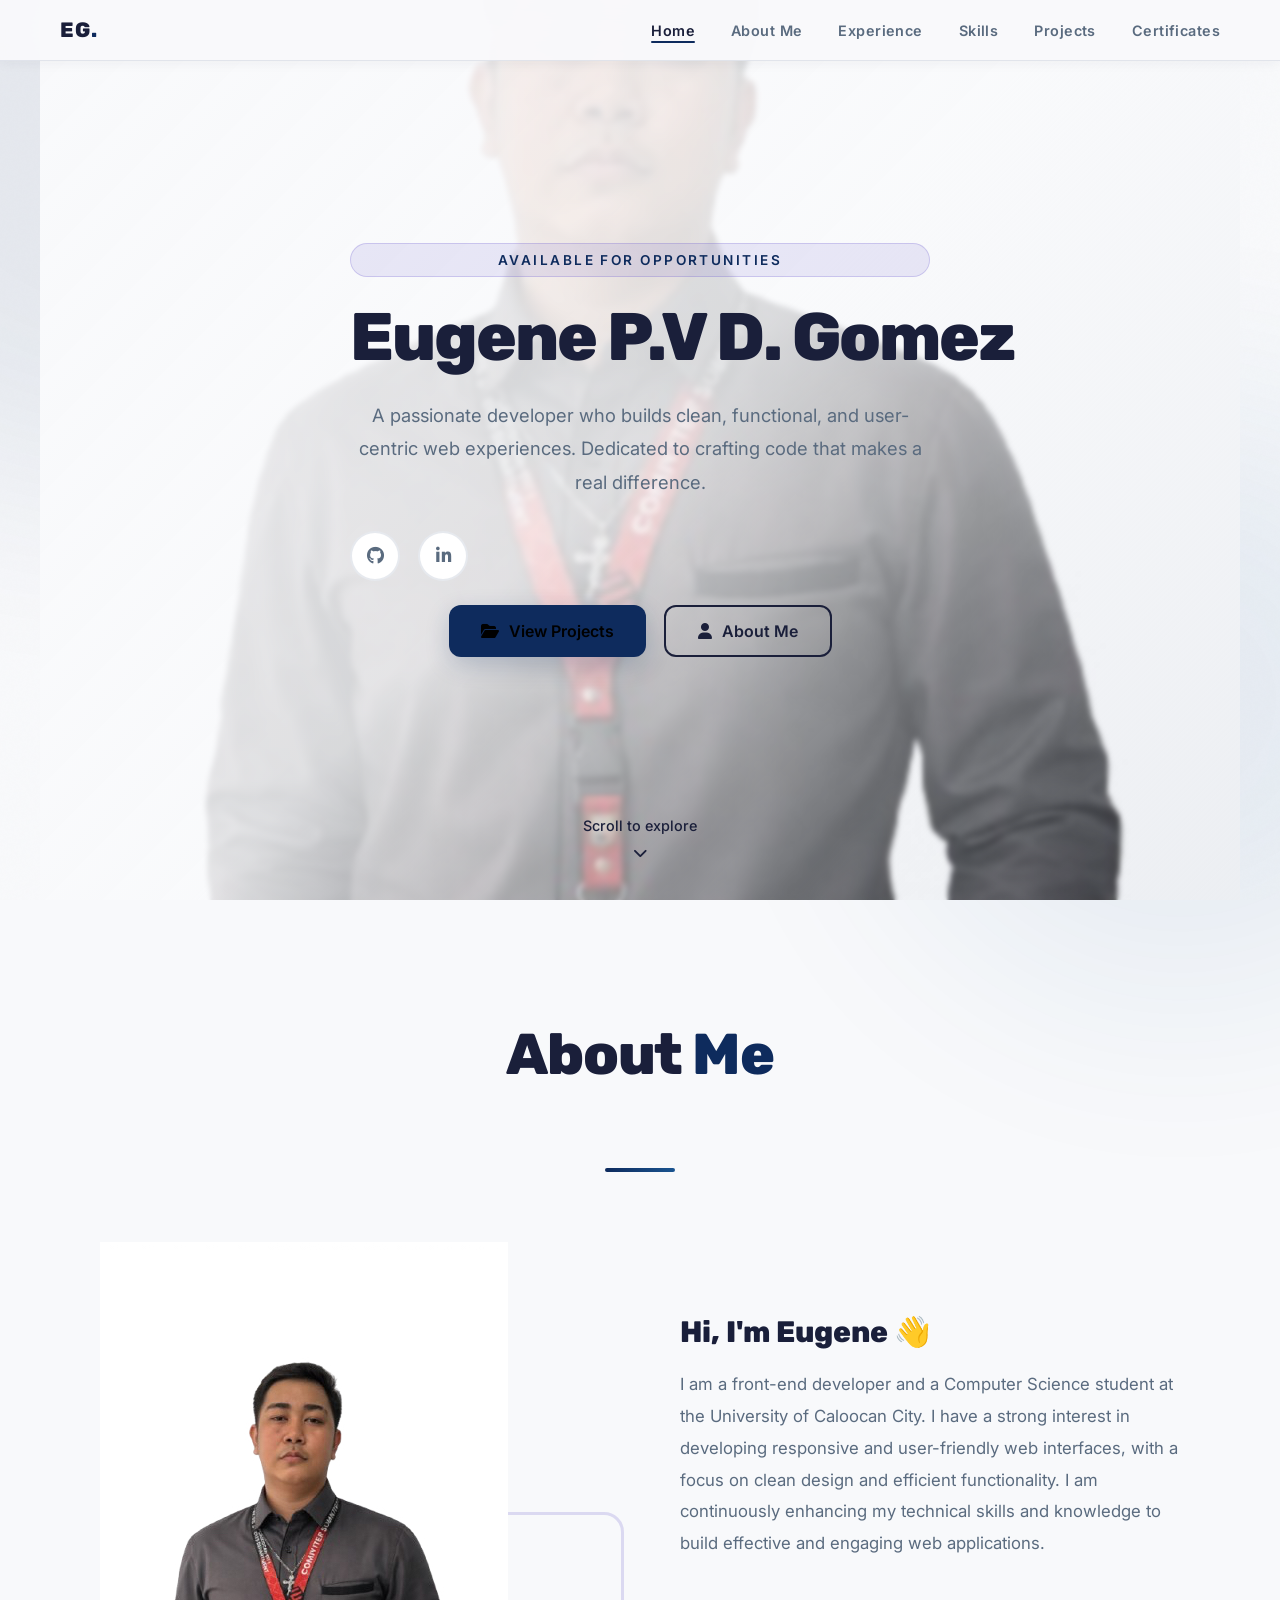
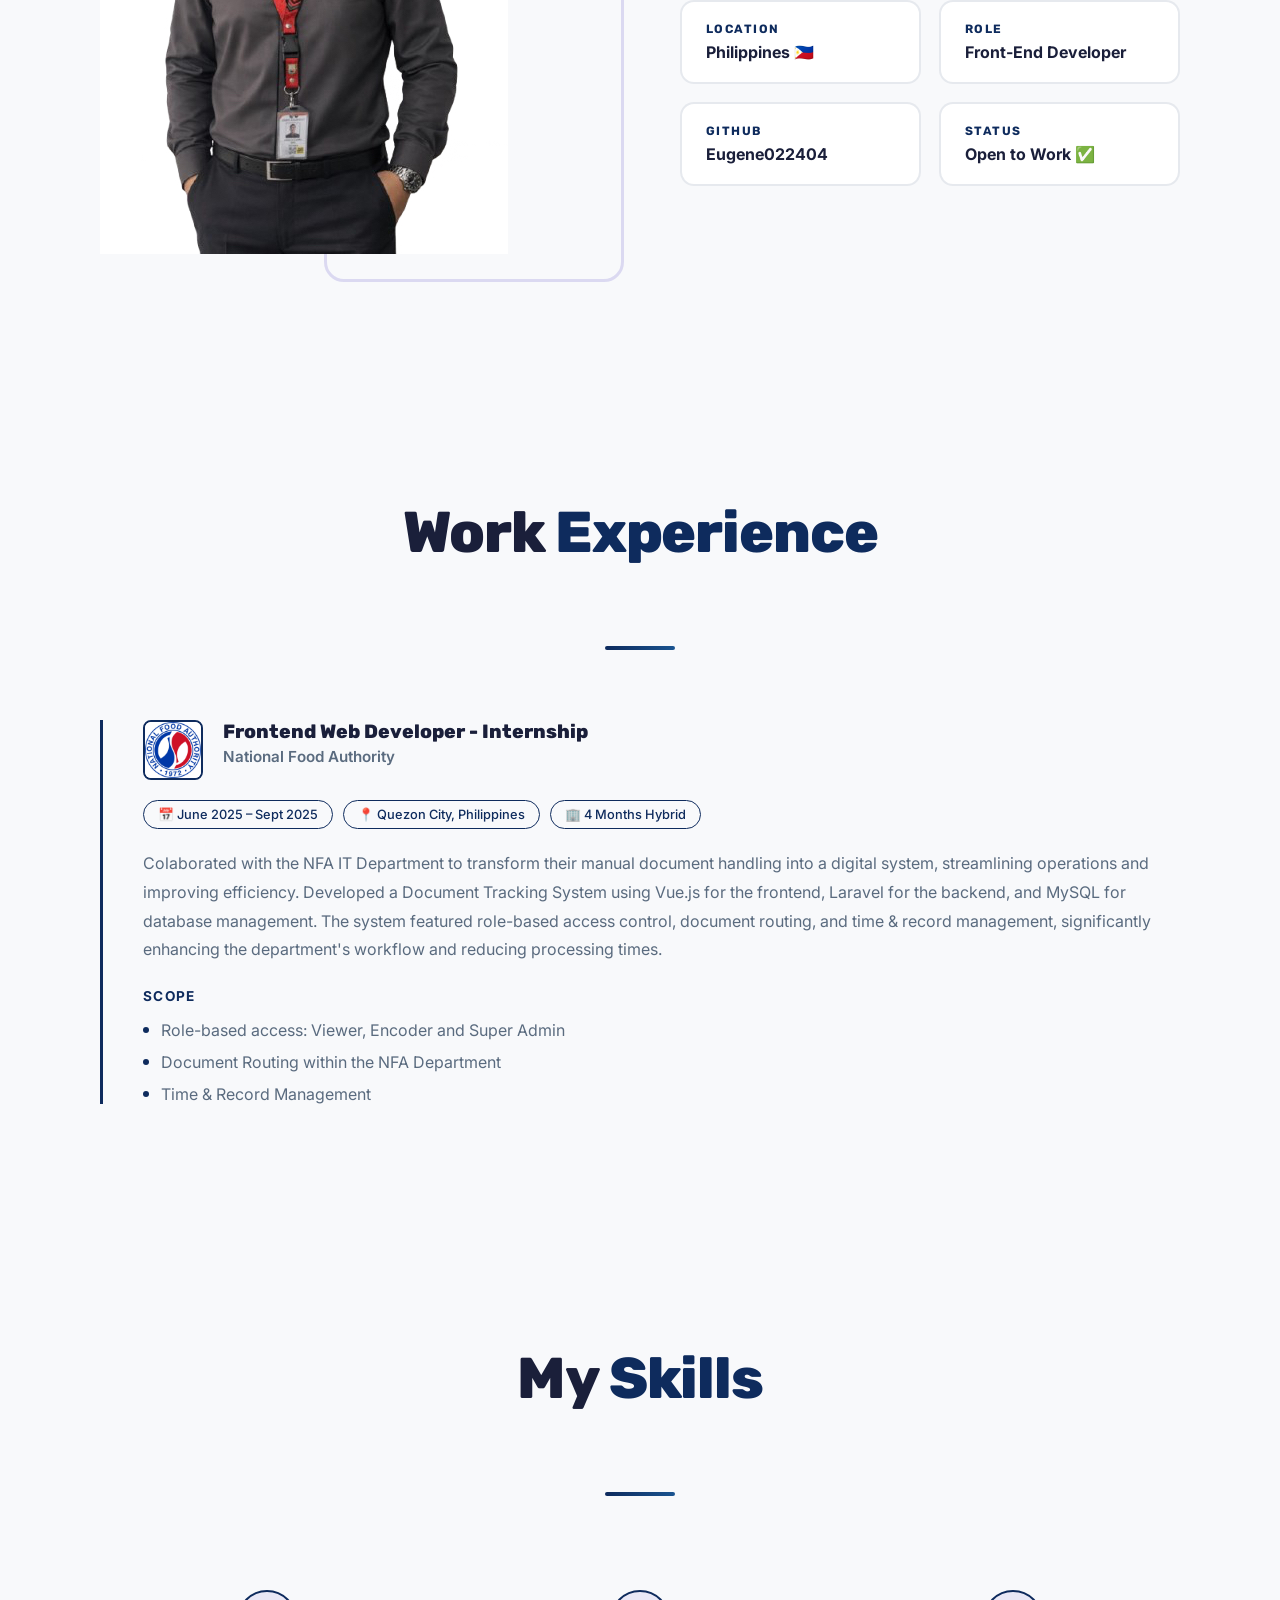
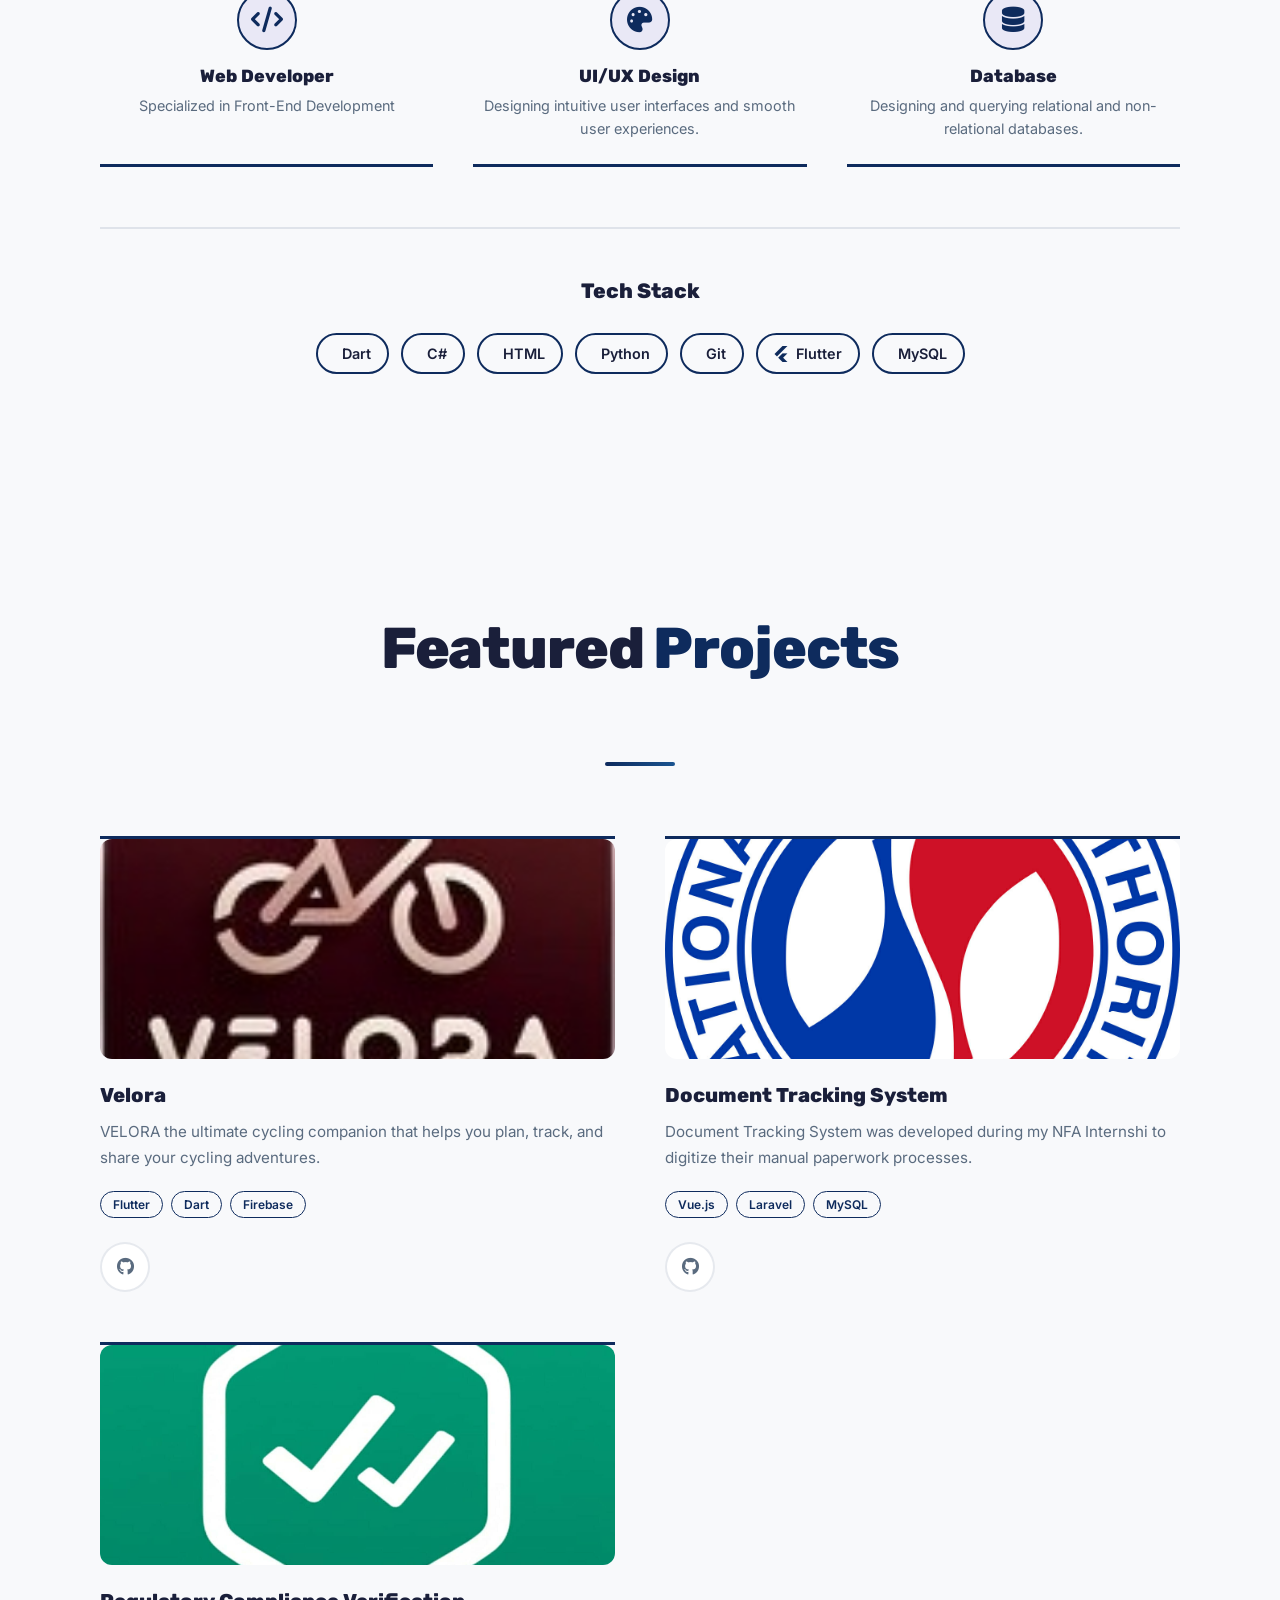
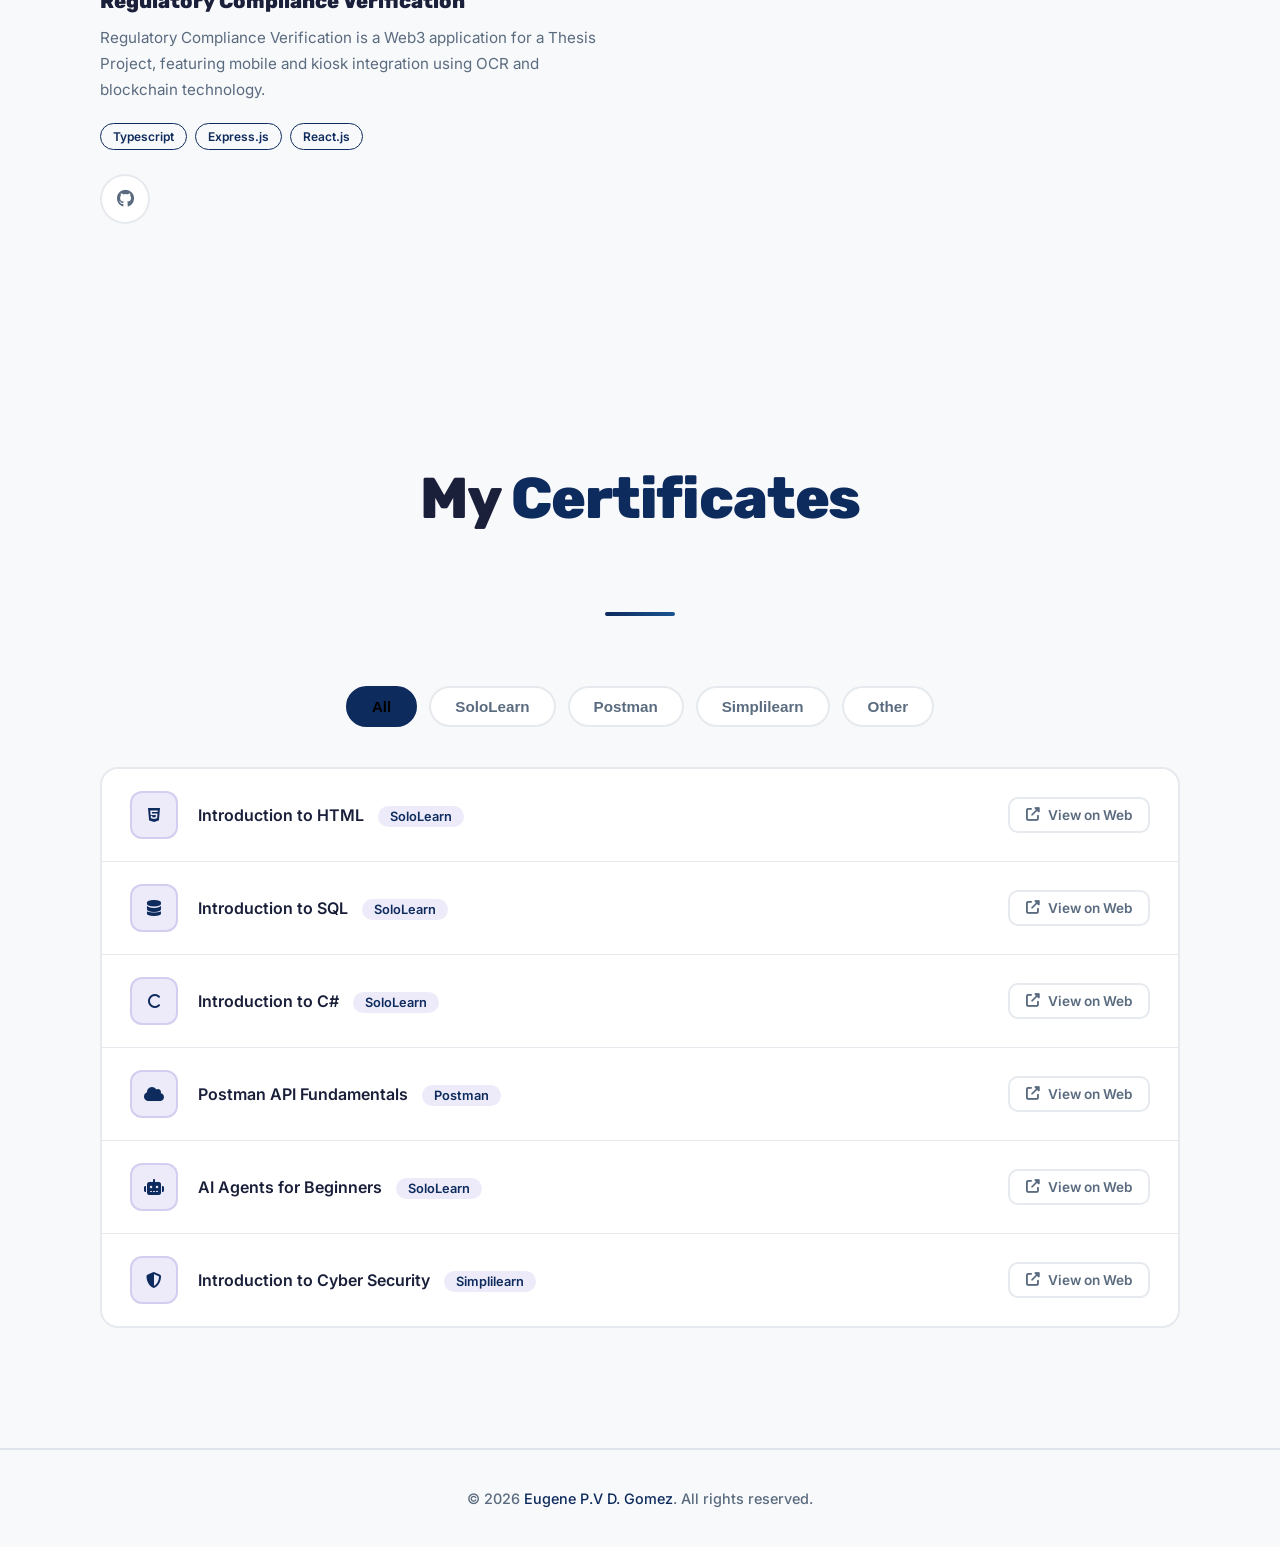
==== index.html @ 4db1595e "Add portfolio files with netlify config" ====
<!DOCTYPE html>
<html lang="en">
<head>
  <meta charset="UTF-8" />
  <meta name="viewport" content="width=device-width, initial-scale=1.0"/>
  <title>Eugene P.V D. Gomez — Portfolio</title>
  <link href="https://fonts.googleapis.com/css2?family=Inter:wght@300;400;500;600;700;800&family=Rubik:wght@400;500;600;700;800&display=swap" rel="stylesheet"/>
  <link rel="stylesheet" href="https://cdnjs.cloudflare.com/ajax/libs/font-awesome/6.5.0/css/all.min.css"/>
  <link rel="stylesheet" href="styles.css"/>
</head>
<body>

  <div class="blob blob-1"></div>
  <div class="blob blob-2"></div>

  <!-- NAV -->
  <nav>
    <a href="#home" class="nav-logo">EG<span>.</span></a>
    <ul class="nav-links">
      <li><a href="#home" class="active">Home</a></li>
      <li><a href="#about">About Me</a></li>
      <li><a href="#experience">Experience</a></li>
      <li><a href="#skills">Skills</a></li>
      <li><a href="#projects">Projects</a></li>
      <li><a href="#certificates">Certificates</a></li>
    </ul>
  </nav>

  <!-- HOME -->
  <section id="home">
    <div class="hero-background" style="background-image: url('images/eugene.jpg');">
      <div class="hero-overlay"></div>
    </div>
    <div class="hero-content fade-in visible">
      <span class="home-tag">Available for Opportunities</span>
      <h1 class="home-name">Eugene P.V D. Gomez</h1>
      <p class="home-bio">
        A passionate developer who builds clean, functional, and user-centric web experiences. Dedicated to crafting code that makes a real difference.
      </p>
      <div class="home-socials">
        <a href="https://github.com/Eugene022404" target="_blank" class="social-btn" title="GitHub"><i class="fab fa-github"></i></a>
        <a href="https://www.linkedin.com/in/eugene-p-v-d-gomez-1b78163b1/" target="_blank" class="social-btn" title="LinkedIn"><i class="fab fa-linkedin-in"></i></a>
      </div>
      <div class="cta-row">
        <a href="#projects" class="btn btn-primary"><i class="fas fa-folder-open"></i> View Projects</a>
        <a href="#about" class="btn btn-outline"><i class="fas fa-user"></i> About Me</a>
      </div>
    </div>
    <div class="scroll-indicator">
      <span>Scroll to explore</span>
      <i class="fas fa-chevron-down"></i>
    </div>
  </section>

  <!-- ABOUT -->
  <section id="about">
    <h2 class="section-title fade-in">About <span>Me</span></h2>
    <div class="section-divider fade-in"></div>
    <div class="about-grid fade-in">
      <div class="about-img-wrap">
        <img src="images/eugene.jpg" alt="Eugene">

        <div class="about-deco"></div>
      </div>
      <div class="about-text">
        <h3>Hi, I'm Eugene 👋</h3>
        <p>
         I am a front-end developer and a Computer Science student at the University of Caloocan City. I have a strong interest in developing responsive and user-friendly web interfaces, with a focus on clean design and efficient functionality. I am continuously enhancing my technical skills and knowledge to build effective and engaging web applications.
        </p>

        <div class="about-facts">
          <div class="fact-item">
            <div class="fact-label">Location</div>
            <div class="fact-value">Philippines 🇵🇭</div>
          </div>
          <div class="fact-item">
            <div class="fact-label">Role</div>
            <div class="fact-value">Front-End Developer</div>
          </div>
          <div class="fact-item">
            <div class="fact-label">GitHub</div>
            <div class="fact-value">Eugene022404</div>
          </div>
          <div class="fact-item">
            <div class="fact-label">Status</div>
            <div class="fact-value">Open to Work ✅</div>
          </div>
        </div>
      </div>
    </div>
  </section>

  <!-- EXPERIENCE -->
  <section id="experience">
    <h2 class="section-title fade-in">Work <span>Experience</span></h2>
    <div class="section-divider fade-in"></div>
    <div class="exp-timeline fade-in">
      <div class="exp-card">
        <div class="exp-header">
          <img src="images/nfa.jpg" alt="National Food Authority" class="exp-logo">
          <div class="exp-meta">
            <div class="exp-role">Frontend Web Developer - Internship</div>
            <div class="exp-company">National Food Authority</div>
          </div>
        </div>
        <div class="exp-tags">
          <span class="tag">📅 June 2025 – Sept 2025</span>
          <span class="tag">📍 Quezon City, Philippines</span>
          <span class="tag">🏢 4 Months Hybrid</span>
        </div>
        <div class="exp-desc">
         Colaborated with the NFA IT Department to transform their manual document handling into a digital system, streamlining operations and improving efficiency. Developed a Document Tracking System using Vue.js for the frontend, Laravel for the backend, and MySQL for database management. The system featured role-based access control, document routing, and time & record management, significantly enhancing the department's workflow and reducing processing times.
        </div>
        <div class="exp-scope">
          <strong>Scope</strong>
          <ul>
            <li>Role-based access: Viewer, Encoder and Super Admin</li>
            <li>Document Routing within the NFA Department</li>
            <li>Time & Record Management</li>
          </ul>
        </div>
      </div>
    </div>
  </section>

  <!-- SKILLS -->
  <section id="skills">
    <h2 class="section-title fade-in">My <span>Skills</span></h2>
    <div class="section-divider fade-in"></div>
    <div class="skills-grid fade-in">
      <div class="skill-card">
        <div class="skill-icon"><i class="fas fa-code"></i></div>
        <div class="skill-name">Web Developer</div>
        <div class="skill-desc">Specialized in Front-End Development</div>
      </div>
      <div class="skill-card">
        <div class="skill-icon"><i class="fas fa-palette"></i></div>
        <div class="skill-name">UI/UX Design</div>
        <div class="skill-desc">Designing intuitive user interfaces and smooth user experiences.</div>
      </div>
      <div class="skill-card">
        <div class="skill-icon"><i class="fas fa-database"></i></div>
        <div class="skill-name">Database</div>
        <div class="skill-desc">Designing and querying relational and non-relational databases.</div>
      </div>
    </div>
    <div class="tech-stack-section fade-in">
      <h3>Tech Stack</h3>
      <div class="stack-pills">
        <div class="stack-pill"><i class="fab fa-dart"></i> Dart</div>
        <div class="stack-pill"><i class="fab fa-c#"></i> C#</div>
        <div class="stack-pill"><i class="fab fa-htm"></i> HTML</div>
        <div class="stack-pill"><i class="fab fa-pytho"></i> Python</div>
        <div class="stack-pill"><i class="fab fa-git-al"></i> Git</div>
        <div class="stack-pill"><i class="fab fa-flutter"></i> Flutter</div>
        <div class="stack-pill"><i class="fas fa-databas"></i> MySQL</div>
      </div>
    </div>
  </section>

  <!-- PROJECTS -->
  <section id="projects">
    <h2 class="section-title fade-in">Featured <span>Projects</span></h2>
    <div class="section-divider fade-in"></div>
    <div class="projects-grid fade-in">

      <div class="project-card">
        <img src="images/velora.jpg" alt="Velora">
        <div class="project-body">
          <div class="project-title">Velora</div>
          <div class="project-desc">VELORA the ultimate cycling companion that helps you plan, track, and share your cycling adventures.
</div>
          <div class="project-stack">
            <span class="project-tag">Flutter</span>
            <span class="project-tag">Dart</span>
            <span class="project-tag">Firebase</span>
          </div>
          <div class="project-links">
            <a href="https://github.com/1Kuuu/velo" target="_blank" class="social-btn" title="GitHub"><i class="fab fa-github"></i></a>
          </div>
        </div>
      </div>

      <div class="project-card">
        <img src="images/nfa.jpg" alt="Document Tracking System">
        <div class="project-body">
          <div class="project-title">Document Tracking System</div>
          <div class="project-desc">Document Tracking System was developed during my NFA Internshi to digitize their manual paperwork processes.</div>
          <div class="project-stack">
            <span class="project-tag">Vue.js</span>
            <span class="project-tag">Laravel</span>
            <span class="project-tag">MySQL</span>
          </div>
          <div class="project-links">
            <a href="https://github.com/andrei5713/DTS" target="_blank" class="social-btn" title="GitHub"><i class="fab fa-github"></i></a>
          </div>
        </div>
      </div>

      <div class="project-card">
        <img src="images/rcv.jpg" alt="Regulatory Compliance Verification">
        <div class="project-body">
          <div class="project-title">Regulatory Compliance Verification</div>
          <div class="project-desc">Regulatory Compliance Verification is a Web3 application for a Thesis Project, featuring mobile and kiosk integration using OCR
            and blockchain technology.
          </div>
          <div class="project-stack">
            <span class="project-tag">Typescript</span>
            <span class="project-tag">Express.js</span>
            <span class="project-tag">React.js</span>
          </div>
          <div class="project-links">
            <a href="https://github.com/Genrei123/RCV" target="_blank" class="social-btn" title="GitHub"><i class="fab fa-github"></i></a>
          </div>
        </div>
      </div>

    </div>
  </section>

  <!-- CERTIFICATES -->
  <section id="certificates">
    <h2 class="section-title fade-in">My <span>Certificates</span></h2>
    <div class="section-divider fade-in"></div>

    <div class="cert-filters fade-in">
      <button class="cert-filter active" onclick="filterCerts('all', this)">All</button>
      <button class="cert-filter" onclick="filterCerts('sololearn', this)">SoloLearn</button>
      <button class="cert-filter" onclick="filterCerts('postman', this)">Postman</button>
      <button class="cert-filter" onclick="filterCerts('simplilearn', this)">Simplilearn</button>
      <button class="cert-filter" onclick="filterCerts('other', this)">Other</button>
    </div>

    <div class="cert-list fade-in" id="cert-list">

      <div class="cert-item" data-source="sololearn">
        <div class="cert-icon"><i class="fab fa-html5"></i></div>
        <span class="cert-name">Introduction to HTML <span class="cert-source">SoloLearn</span></span>
        <a href="https://www.sololearn.com/en/certificates/CC-V81Y6VYZ" target="_blank" class="cert-link"><i class="fas fa-external-link-alt"></i> View on Web</a>
      </div>

      <div class="cert-item" data-source="sololearn">
        <div class="cert-icon"><i class="fas fa-database"></i></div>
        <span class="cert-name">Introduction to SQL <span class="cert-source">SoloLearn</span></span>
        <a href="https://www.sololearn.com/en/certificates/CC-GRMTPOVL" target="_blank" class="cert-link"><i class="fas fa-external-link-alt"></i> View on Web</a>
      </div>

      <div class="cert-item" data-source="sololearn">
        <div class="cert-icon"><i class="fas fa-c"></i></div>
        <span class="cert-name">Introduction to C# <span class="cert-source">SoloLearn</span></span>
        <a href="https://www.sololearn.com/en/certificates/CC-ZNI3BREEz" target="_blank" class="cert-link"><i class="fas fa-external-link-alt"></i> View on Web</a>
      </div>

      <div class="cert-item" data-source="postman">
        <div class="cert-icon"><i class="fas fa-cloud"></i></div>
        <span class="cert-name">Postman API Fundamentals <span class="cert-source">Postman</span></span>
        <a href="https://verify.skilljar.com/c/2bidjqvuegb2" target="_blank" class="cert-link"><i class="fas fa-external-link-alt"></i> View on Web</a>
      </div>

      <div class="cert-item" data-source="sololearn">
        <div class="cert-icon"><i class="fas fa-robot"></i></div>
        <span class="cert-name">AI Agents for Beginners <span class="cert-source">SoloLearn</span></span>
        <a href="https://www.sololearn.com/en/certificates/CC-NTWWOBDA" target="_blank" class="cert-link"><i class="fas fa-external-link-alt"></i> View on Web</a>
      </div>

      <div class="cert-item" data-source="simplilearn">
        <div class="cert-icon"><i class="fas fa-shield-alt"></i></div>
        <span class="cert-name">Introduction to Cyber Security <span class="cert-source">Simplilearn</span></span>
        <a href="https://simpli.app.link/Iu3llOSnK1b" target="_blank" class="cert-link"><i class="fas fa-external-link-alt"></i> View on Web</a>
      </div>

    </div>
  </section>

  <!-- FOOTER -->
  <footer>
    © 2026 <span>Eugene P.V D. Gomez</span>. All rights reserved.
  </footer>

  <!-- SCROLL TOP -->
  <button class="scroll-top" id="scrollTop" onclick="window.scrollTo({top:0,behavior:'smooth'})">
    <i class="fas fa-arrow-up"></i>
  </button>

  <script src="script.js"></script>
</body>
</html>
---- styles.css ----
:root {
  --bg: #f8f9fb;
  --bg2: #f0f2f7;
  --bg3: #e8ecf3;
  --card: #ffffff;
  --card-border: rgba(14, 43, 93, 0.1);
  --accent: #0e2b5d;
  --accent2: #1a5490;
  --accent-glow: rgba(14, 43, 93, 0.2);
  --text: #1a1f3a;
  --muted: #5a6b7f;
  --white: #000000;
}

*, *::before, *::after { box-sizing: border-box; margin: 0; padding: 0; }

html { scroll-behavior: smooth; }

body {
  font-family: 'Inter', sans-serif;
  background: var(--bg);
  color: var(--text);
  overflow-x: hidden;
}

/* ─── NOISE OVERLAY ─── */
body::before {
  content: '';
  position: fixed;
  inset: 0;
  background-image: url("data:image/svg+xml,%3Csvg viewBox='0 0 256 256' xmlns='http://www.w3.org/2000/svg'%3E%3Cfilter id='n'%3E%3CfeTurbulence type='fractalNoise' baseFrequency='0.9' numOctaves='4' stitchTiles='stitch'/%3E%3C/filter%3E%3Crect width='100%25' height='100%25' filter='url(%23n)' opacity='0.015'/%3E%3C/svg%3E");
  pointer-events: none;
  z-index: 0;
}

/* ─── NAVBAR ─── */
nav {
  position: fixed;
  top: 0; left: 0; right: 0;
  z-index: 100;
  display: flex;
  align-items: center;
  justify-content: space-between;
  padding: 18px 60px;
  background: rgba(249, 249, 251, 0.95);
  backdrop-filter: blur(18px);
  border-bottom: 1px solid var(--card-border);
  box-shadow: 0 2px 12px rgba(45, 45, 61, 0.05);
}

.nav-logo {
  font-family: 'Rubik', sans-serif;
  font-weight: 800;
  font-size: 1.3rem;
  letter-spacing: 0.05em;
  color: var(--text);
  text-decoration: none;
}

.nav-logo span { color: var(--accent); }

.nav-links {
  display: flex;
  gap: 36px;
  list-style: none;
}

.nav-links a {
  font-size: 0.9rem;
  font-weight: 600;
  color: var(--muted);
  text-decoration: none;
  letter-spacing: 0.03em;
  transition: color 0.2s;
  position: relative;
}

.nav-links a::after {
  content: '';
  position: absolute;
  bottom: -4px; left: 0;
  width: 0; height: 2px;
  background: var(--accent);
  border-radius: 2px;
  transition: width 0.25s;
}

.nav-links a:hover, .nav-links a.active { color: var(--text); }
.nav-links a:hover::after, .nav-links a.active::after { width: 100%; }

/* ─── SECTIONS ─── */
section {
  position: relative;
  z-index: 1;
  padding: 120px 60px;
  max-width: 1200px;
  margin: 0 auto;
}

section#home {
  min-height: 100vh;
  position: relative;
  display: flex;
  align-items: center;
  justify-content: center;
  padding: 0;
  overflow: hidden;
}

/* ─── FULL SCREEN HERO ─── */
.hero-background {
  position: absolute;
  inset: 0;
  background-size: cover;
  background-position: center;
  background-attachment: fixed;
}

.hero-overlay {
  position: absolute;
  inset: 0;
  background: linear-gradient(135deg, rgba(248, 249, 251, 0.92) 0%, rgba(248, 249, 251, 0.85) 50%, rgba(14, 43, 93, 0.08) 100%);
  backdrop-filter: blur(2px);
}

.hero-content {
  position: relative;
  z-index: 2;
  max-width: 700px;
  padding: 60px;
  display: flex;
  flex-direction: column;
  gap: 24px;
  text-align: center;
}

.scroll-indicator {
  position: absolute;
  bottom: 40px;
  left: 50%;
  transform: translateX(-50%);
  display: flex;
  flex-direction: column;
  align-items: center;
  gap: 12px;
  color: var(--text);
  font-size: 0.9rem;
  font-weight: 500;
  animation: bounce 2s infinite;
  z-index: 2;
}

@keyframes bounce {
  0%, 100% { transform: translateX(-50%) translateY(0); }
  50% { transform: translateX(-50%) translateY(-10px); }
}

.section-title {
  font-family: 'Rubik', sans-serif;
  font-size: clamp(2.4rem, 5vw, 3.6rem);
  font-weight: 800;
  color: var(--text);
  text-align: center;
  margin-bottom: 80px;
  letter-spacing: -0.02em;
}

.section-title span { color: var(--accent); }

/* ─── HOME ─── */
.home-inner { display: flex; flex-direction: column; align-items: center; gap: 36px; }

.avatar-wrap {
  width: 160px; height: 160px;
  border-radius: 50%;
  padding: 5px;
  background: linear-gradient(135deg, var(--accent), var(--accent2));
  box-shadow: 0 12px 48px var(--accent-glow);
  animation: float 4s ease-in-out infinite;
}

.avatar-wrap img {
  width: 100%; height: 100%;
  border-radius: 50%;
  object-fit: cover;
  border: 4px solid var(--bg);
}

.avatar-placeholder {
  width: 100%; height: 100%;
  border-radius: 50%;
  background: var(--bg3);
  border: 4px solid var(--bg);
  display: flex; align-items: center; justify-content: center;
  font-family: 'Syne', sans-serif;
  font-size: 2.2rem;
  font-weight: 800;
  color: var(--accent);
}

@keyframes float {
  0%, 100% { transform: translateY(0); }
  50% { transform: translateY(-12px); }
}

.home-tag {
  font-size: 0.85rem;
  font-weight: 600;
  letter-spacing: 0.18em;
  text-transform: uppercase;
  color: var(--accent);
  background: rgba(107, 92, 206, 0.12);
  border: 1px solid rgba(107, 92, 206, 0.25);
  padding: 8px 20px;
  border-radius: 999px;
}

.home-name {
  font-family: 'Rubik', sans-serif;
  font-size: clamp(2.8rem, 6vw, 4.2rem);
  font-weight: 800;
  color: var(--text);
  line-height: 1.1;
  letter-spacing: -0.03em;
  white-space: nowrap;
}


.home-bio {
  max-width: 580px;
  font-size: 1.15rem;
  line-height: 1.8;
  color: var(--muted);
  font-weight: 400;
}

.home-socials {
  display: flex;
  gap: 18px;
  margin-top: 8px;
}

.social-btn {
  width: 50px; height: 50px;
  border-radius: 50%;
  background: var(--card);
  border: 2px solid var(--card-border);
  display: flex; align-items: center; justify-content: center;
  color: var(--muted);
  font-size: 1.1rem;
  text-decoration: none;
  transition: all 0.25s;
}

.social-btn:hover {
  background: var(--accent);
  border-color: var(--accent);
  color: var(--white);
  transform: translateY(-4px);
  box-shadow: 0 12px 28px var(--accent-glow);
}

.cta-row {
  display: flex; gap: 18px; flex-wrap: wrap; justify-content: center;
}

.btn {
  display: inline-flex; align-items: center; gap: 10px;
  padding: 14px 32px;
  border-radius: 12px;
  font-family: 'Inter', sans-serif;
  font-size: 1rem;
  font-weight: 600;
  text-decoration: none;
  cursor: pointer;
  border: none;
  transition: all 0.25s;
}

.btn-primary {
  background: var(--accent);
  color: var(--white);
  box-shadow: 0 8px 24px var(--accent-glow);
}

.btn-primary:hover {
  background: var(--accent2);
  transform: translateY(-3px);
  box-shadow: 0 12px 32px rgba(139, 127, 217, 0.35);
}

.btn-outline {
  background: transparent;
  color: var(--text);
  border: 2px solid var(--text);
}

.btn-outline:hover {
  border-color: var(--accent);
  color: var(--accent);
  transform: translateY(-3px);
}

/* ─── ABOUT ─── */
.about-grid {
  display: grid;
  grid-template-columns: 1fr 1fr;
  gap: 80px;
  align-items: center;
}

.about-img-wrap {
  position: relative;
}

.about-photo {
  width: 100%;
  aspect-ratio: 4/5;
  object-fit: cover;
  border-radius: 24px;
  border: none;
  box-shadow: 0 20px 60px rgba(107, 92, 206, 0.12);
}

.about-photo-placeholder {
  width: 100%;
  aspect-ratio: 4/5;
  border-radius: 24px;
  border: 2px solid var(--card-border);
  background: var(--card);
  display: flex; align-items: center; justify-content: center;
  font-family: 'Syne', sans-serif;
  font-size: 5rem;
  font-weight: 800;
  color: rgba(107, 92, 206, 0.18);
}

.about-deco {
  position: absolute;
  bottom: -24px; right: -24px;
  width: 60%; height: 60%;
  border-radius: 20px;
  border: 3px solid rgba(107, 92, 206, 0.2);
  z-index: -1;
}

.about-text h3 {
  font-family: 'Rubik', sans-serif;
  font-size: 1.85rem;
  font-weight: 800;
  color: var(--text);
  margin-bottom: 20px;
}

.about-text p {
  color: var(--muted);
  line-height: 1.9;
  margin-bottom: 20px;
  font-weight: 400;
  font-size: 1.05rem;
}

.about-facts {
  display: grid;
  grid-template-columns: 1fr 1fr;
  gap: 18px;
  margin-top: 40px;
}

.fact-item {
  background: var(--card);
  border: 2px solid var(--card-border);
  border-radius: 14px;
  padding: 20px 24px;
}

.fact-label {
  font-size: 0.75rem;
  text-transform: uppercase;
  letter-spacing: 0.12em;
  color: var(--accent);
  margin-bottom: 6px;
  font-weight: 700;
  font-family: 'Rubik', sans-serif;
}

.fact-value {
  font-size: 1rem;
  font-weight: 700;
  color: var(--text);
}

/* ─── EXPERIENCE ─── */
.exp-timeline {
  position: relative;
  padding: 0;
  display: flex;
  flex-direction: column;
  gap: 40px;
}

.exp-card {
  background: transparent;
  border: none;
  border-left: 3px solid var(--accent);
  border-radius: 0;
  padding: 0 0 0 40px;
  position: relative;
  transition: all 0.25s;
}

.exp-card:hover {
  border-left-color: var(--accent2);
}

.exp-card::before {
  display: none;
}

.exp-header {
  display: flex; gap: 20px; align-items: flex-start;
  margin-bottom: 20px;
  padding: 0;
}

.exp-logo {
  width: 60px;
  height: 60px;
  border-radius: 8px;
  object-fit: cover;
  flex-shrink: 0;
  border: 2px solid var(--accent);
}

.exp-icon {
  width: 48px; height: 48px;
  border-radius: 50%;
  background: transparent;
  border: 2px solid var(--accent);
  display: flex; align-items: center; justify-content: center;
  font-size: 1.2rem;
  color: var(--accent);
  flex-shrink: 0;
}

.exp-meta { flex: 1; }
.exp-role { font-family: 'Rubik', sans-serif; font-size: 1.2rem; font-weight: 800; color: var(--text); }
.exp-company { font-size: 0.95rem; font-weight: 600; color: var(--muted); margin-top: 4px; }

.exp-tags {
  display: flex; gap: 10px; flex-wrap: wrap;
  padding: 0;
  margin-bottom: 20px;
}

.tag {
  font-size: 0.8rem;
  padding: 6px 14px;
  border-radius: 999px;
  background: transparent;
  border: 1px solid var(--accent);
  color: var(--accent);
  font-weight: 500;
}

.exp-desc {
  padding: 0;
  color: var(--muted);
  font-size: 1rem;
  line-height: 1.8;
  margin-bottom: 24px;
  font-weight: 400;
}

.exp-scope {
  padding: 0;
}

.exp-scope strong {
  display: block;
  font-size: 0.85rem;
  text-transform: uppercase;
  letter-spacing: 0.1em;
  color: var(--accent);
  margin-bottom: 16px;
  font-weight: 700;
}

.exp-scope ul {
  list-style: none;
  display: flex; flex-direction: column; gap: 12px;
}

.exp-scope li {
  display: flex; align-items: center; gap: 12px;
  color: var(--muted);
  font-size: 1rem;
  font-weight: 400;
}

.exp-scope li::before {
  content: '';
  width: 6px; height: 6px;
  border-radius: 50%;
  background: var(--accent);
  flex-shrink: 0;
}

/* ─── SKILLS ─── */
.skills-grid {
  display: grid;
  grid-template-columns: repeat(auto-fit, minmax(280px, 1fr));
  gap: 40px;
  margin-bottom: 60px;
}

.skill-card {
  background: transparent;
  border: none;
  border-bottom: 3px solid var(--accent);
  border-radius: 0;
  padding: 24px 0;
  text-align: center;
  transition: all 0.25s;
  cursor: default;
  display: flex;
  flex-direction: column;
  align-items: center;
}

.skill-card:hover {
  border-color: var(--accent2);
  transform: translateY(-4px);
}

.skill-icon {
  width: 60px;
  height: 60px;
  border-radius: 50%;
  background: rgba(107, 92, 206, 0.1);
  border: 2px solid var(--accent);
  display: flex;
  align-items: center;
  justify-content: center;
  margin-bottom: 16px;
  font-size: 1.6rem;
  color: var(--accent);
}

.skill-name {
  font-family: 'Rubik', sans-serif;
  font-size: 1.1rem;
  font-weight: 800;
  color: var(--text);
  margin-bottom: 8px;
}

.skill-desc {
  font-size: 0.9rem;
  color: var(--muted);
  line-height: 1.6;
  font-weight: 400;
}

.tech-stack-section {
  border-top: 2px solid var(--card-border);
  padding-top: 50px;
}

.tech-stack-section h3 {
  font-family: 'Rubik', sans-serif;
  font-size: 1.3rem;
  font-weight: 800;
  color: var(--text);
  margin-bottom: 30px;
  text-align: center;
}

.stack-pills {
  display: flex;
  flex-wrap: wrap;
  gap: 12px;
  justify-content: center;
}

.stack-pill {
  display: flex;
  align-items: center;
  gap: 8px;
  padding: 10px 16px;
  background: transparent;
  border: 2px solid var(--accent);
  border-radius: 999px;
  font-size: 0.9rem;
  color: var(--text);
  font-weight: 600;
  transition: all 0.2s;
}

.stack-pill:hover {
  background: var(--accent);
  color: var(--white);
}

.stack-pill i {
  color: var(--accent);
  font-size: 1rem;
}

/* ─── PROJECTS ─── */
.projects-grid {
  display: grid;
  grid-template-columns: repeat(auto-fit, minmax(340px, 1fr));
  gap: 50px;
}

.project-card {
  background: transparent;
  border: none;
  border-top: 3px solid var(--accent);
  border-radius: 0;
  overflow: visible;
  transition: all 0.25s;
  display: flex;
  flex-direction: column;
  height: 100%;
}

.project-card:hover {
  border-top-color: var(--accent2);
}

.project-card:hover .project-title {
  color: var(--accent);
}

.project-card img {
  width: 100%;
  height: 220px;
  object-fit: cover;
  display: block;
  border-radius: 12px;
  margin-bottom: 24px;
  transition: all 0.25s;
}

.project-card:hover img {
  transform: scale(1.02);
  box-shadow: 0 12px 32px rgba(107, 92, 206, 0.2);
}

.project-thumb {
  width: 100%;
  height: 220px;
  background: linear-gradient(135deg, var(--bg3) 0%, rgba(107, 92, 206, 0.12) 100%);
  display: flex; align-items: center; justify-content: center;
  font-size: 3.2rem;
  color: rgba(107, 92, 206, 0.2);
  border-radius: 12px;
  position: relative;
  overflow: hidden;
  margin-bottom: 24px;
}

.project-thumb::after {
  content: '';
  position: absolute;
  inset: 0;
  background: radial-gradient(circle at 50% 50%, rgba(107, 92, 206, 0.12), transparent 70%);
}

.project-body { padding: 0; flex-grow: 1; display: flex; flex-direction: column; }

.project-title {
  font-family: 'Rubik', sans-serif;
  font-size: 1.25rem;
  font-weight: 800;
  color: var(--text);
  margin-bottom: 12px;
}

.project-desc {
  font-size: 0.95rem;
  color: var(--muted);
  line-height: 1.7;
  margin-bottom: 20px;
  font-weight: 400;
  flex-grow: 1;
}

.project-stack {
  display: flex; flex-wrap: wrap; gap: 8px; margin-bottom: 24px;
}

.project-tag {
  font-size: 0.75rem;
  padding: 5px 12px;
  border-radius: 999px;
  background: transparent;
  border: 1px solid var(--accent);
  color: var(--accent);
  font-weight: 600;
}

.project-links { display: flex; gap: 12px; margin-top: auto; }

.project-link {
  flex: 1;
  display: flex; align-items: center; justify-content: center; gap: 8px;
  padding: 11px;
  border-radius: 6px;
  font-size: 0.9rem;
  font-weight: 600;
  text-decoration: none;
  transition: all 0.2s;
  border: 2px solid var(--accent);
  color: var(--text);
}

.project-link:hover { background: var(--accent); color: var(--white); }

.project-link.primary {
  background: var(--accent);
  border-color: var(--accent);
  color: var(--white);
}

.project-link.primary:hover { background: var(--accent2); border-color: var(--accent2); }

/* ─── CERTIFICATES ─── */
.cert-filters {
  display: flex; gap: 12px; flex-wrap: wrap; justify-content: center;
  margin-bottom: 40px;
}

.cert-filter {
  padding: 10px 24px;
  border-radius: 999px;
  font-size: 0.95rem;
  font-weight: 600;
  background: var(--card);
  border: 2px solid var(--card-border);
  color: var(--muted);
  cursor: pointer;
  transition: all 0.2s;
}

.cert-filter.active, .cert-filter:hover {
  background: var(--accent);
  border-color: var(--accent);
  color: var(--white);
}

.cert-list {
  background: var(--card);
  border: 2px solid var(--card-border);
  border-radius: 18px;
  overflow: hidden;
}

.cert-item {
  display: flex;
  align-items: center;
  gap: 20px;
  padding: 22px 28px;
  border-bottom: 1px solid var(--card-border);
  transition: background 0.2s;
}

.cert-item:last-child { border-bottom: none; }
.cert-item:hover { background: rgba(107, 92, 206, 0.04); }

.cert-icon {
  width: 48px; height: 48px;
  border-radius: 12px;
  background: rgba(107, 92, 206, 0.12);
  border: 2px solid rgba(107, 92, 206, 0.2);
  display: flex; align-items: center; justify-content: center;
  font-size: 1rem;
  color: var(--accent);
  flex-shrink: 0;
}

.cert-name {
  flex: 1;
  font-size: 1rem;
  font-weight: 600;
  color: var(--text);
}

.cert-source {
  font-size: 0.8rem;
  color: var(--accent);
  background: rgba(107, 92, 206, 0.12);
  padding: 3px 12px;
  border-radius: 999px;
  margin-left: 10px;
  font-weight: 600;
}

.cert-link {
  display: flex; align-items: center; gap: 8px;
  font-size: 0.85rem;
  color: var(--muted);
  text-decoration: none;
  border: 2px solid var(--card-border);
  padding: 8px 16px;
  border-radius: 10px;
  transition: all 0.2s;
  white-space: nowrap;
  font-weight: 600;
}

.cert-link:hover { border-color: var(--accent); color: var(--accent); }

/* ─── FOOTER ─── */
footer {
  position: relative; z-index: 1;
  text-align: center;
  padding: 40px 60px;
  border-top: 2px solid var(--card-border);
  color: var(--muted);
  font-size: 0.9rem;
  font-weight: 500;
}

footer span { color: var(--accent); }

/* ─── SCROLL TOP ─── */
.scroll-top {
  position: fixed;
  bottom: 32px; right: 32px;
  width: 50px; height: 50px;
  border-radius: 50%;
  background: var(--accent);
  color: white;
  display: flex; align-items: center; justify-content: center;
  cursor: pointer;
  border: none;
  font-size: 1.1rem;
  box-shadow: 0 8px 28px var(--accent-glow);
  transition: all 0.2s;
  z-index: 99;
  opacity: 0;
  pointer-events: none;
}

.scroll-top.visible { opacity: 1; pointer-events: auto; }
.scroll-top:hover { background: var(--accent2); transform: translateY(-4px); }

/* ─── BG GLOW BLOBS ─── */
.blob {
  position: fixed;
  border-radius: 50%;
  filter: blur(110px);
  opacity: 0.08;
  pointer-events: none;
  z-index: 0;
}

.blob-1 { width: 700px; height: 700px; background: var(--accent); top: -200px; left: -250px; }
.blob-2 { width: 600px; height: 600px; background: var(--accent2); bottom: -100px; right: -200px; }

/* ─── DIVIDER ─── */
.section-divider {
  width: 70px; height: 4px;
  background: linear-gradient(to right, var(--accent), var(--accent2));
  border-radius: 2px;
  margin: 0 auto 70px;
}

/* ─── ANIMATIONS ─── */
.fade-in {
  opacity: 0;
  transform: translateY(28px);
  transition: opacity 0.6s ease, transform 0.6s ease;
}

.fade-in.visible { opacity: 1; transform: translateY(0); }

/* ─── RESPONSIVE ─── */
@media (max-width: 768px) {
  nav { padding: 16px 24px; }
  .nav-links { display: none; }
  section { padding: 80px 24px; max-width: 100%; }
  section#home { min-height: 80vh; padding: 60px 24px; }
  .hero-background { display: none; }
  .hero-overlay { background: linear-gradient(135deg, rgba(249, 249, 251, 0.98) 0%, rgba(249, 249, 251, 0.95) 100%); }
  .hero-content { padding: 40px 0; }
  .scroll-indicator { display: none; }
  .home-name { font-size: clamp(2.2rem, 5vw, 3rem); }
  .about-grid { grid-template-columns: 1fr; }
  .about-img-wrap { max-width: 280px; margin: 0 auto; }
  .skills-grid { gap: 30px; }
  .projects-grid { grid-template-columns: 1fr; gap: 40px; }
  .project-card img { height: 180px; }
}
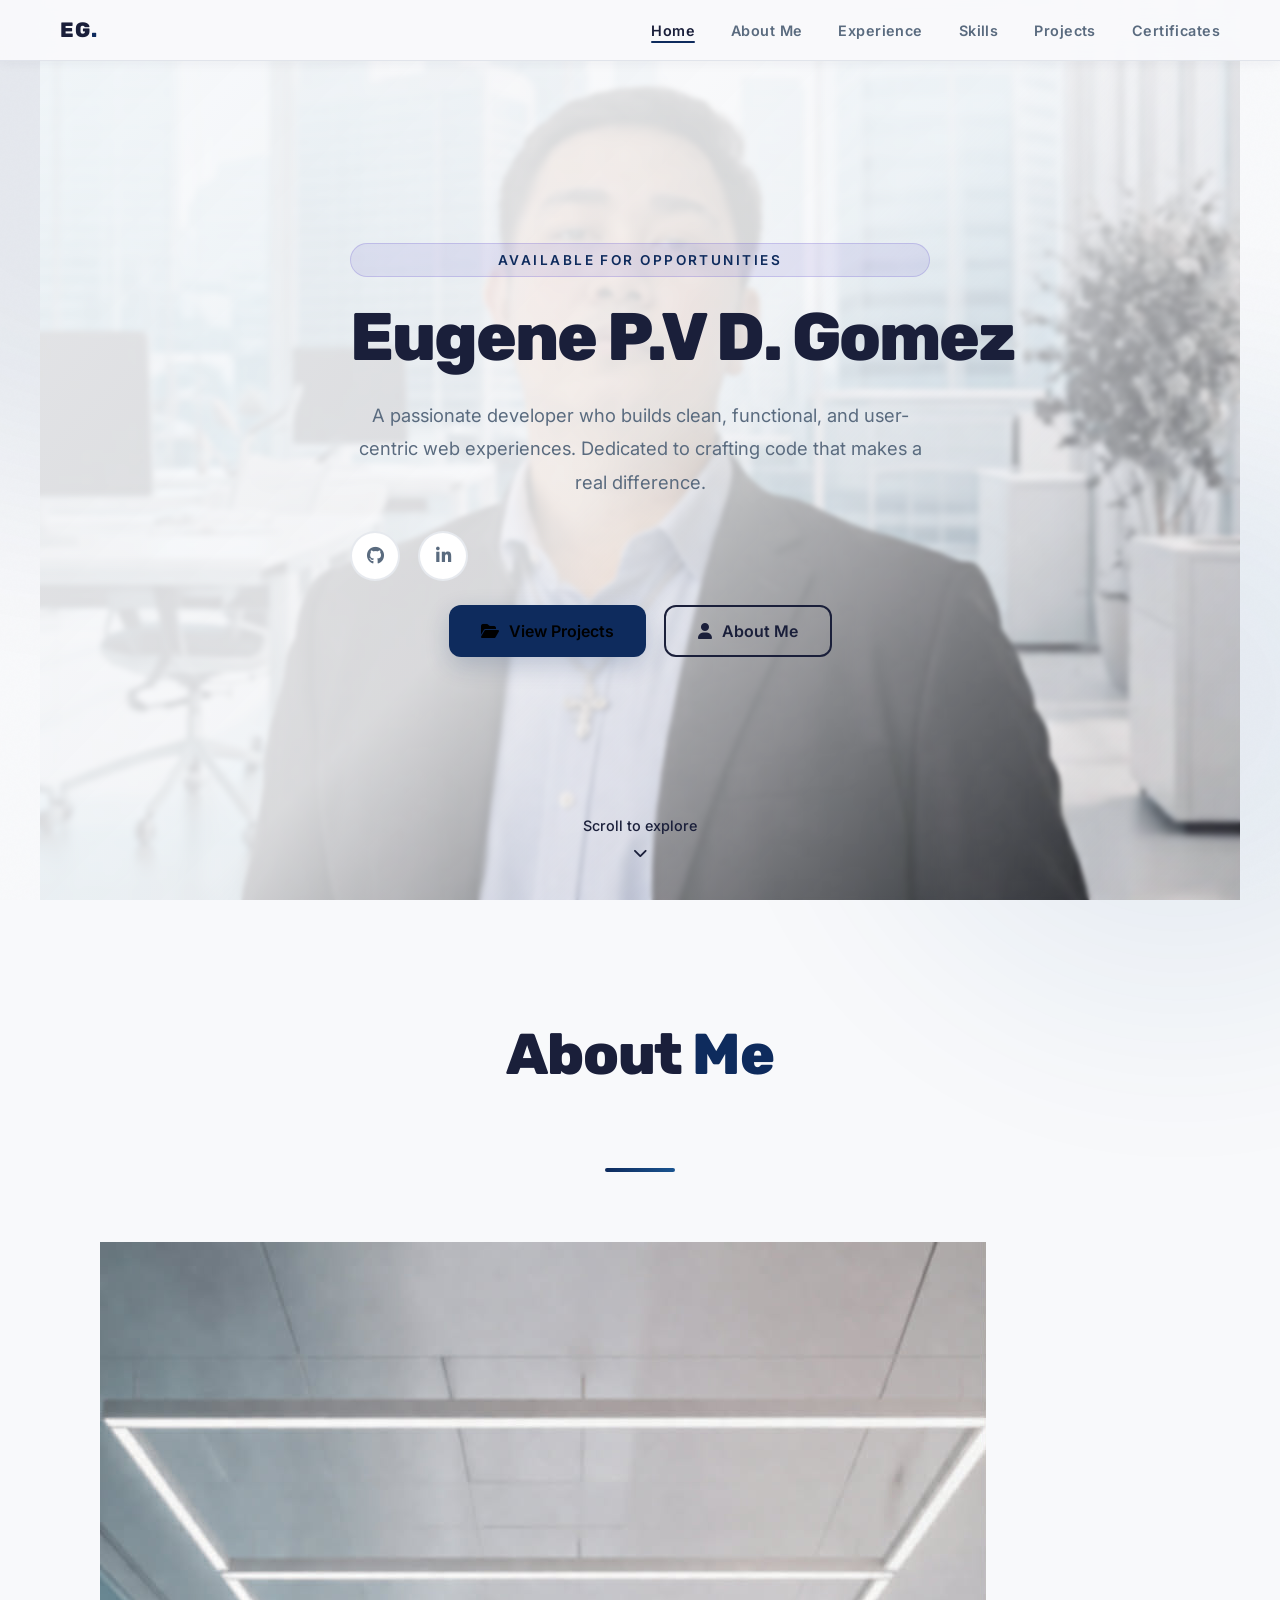
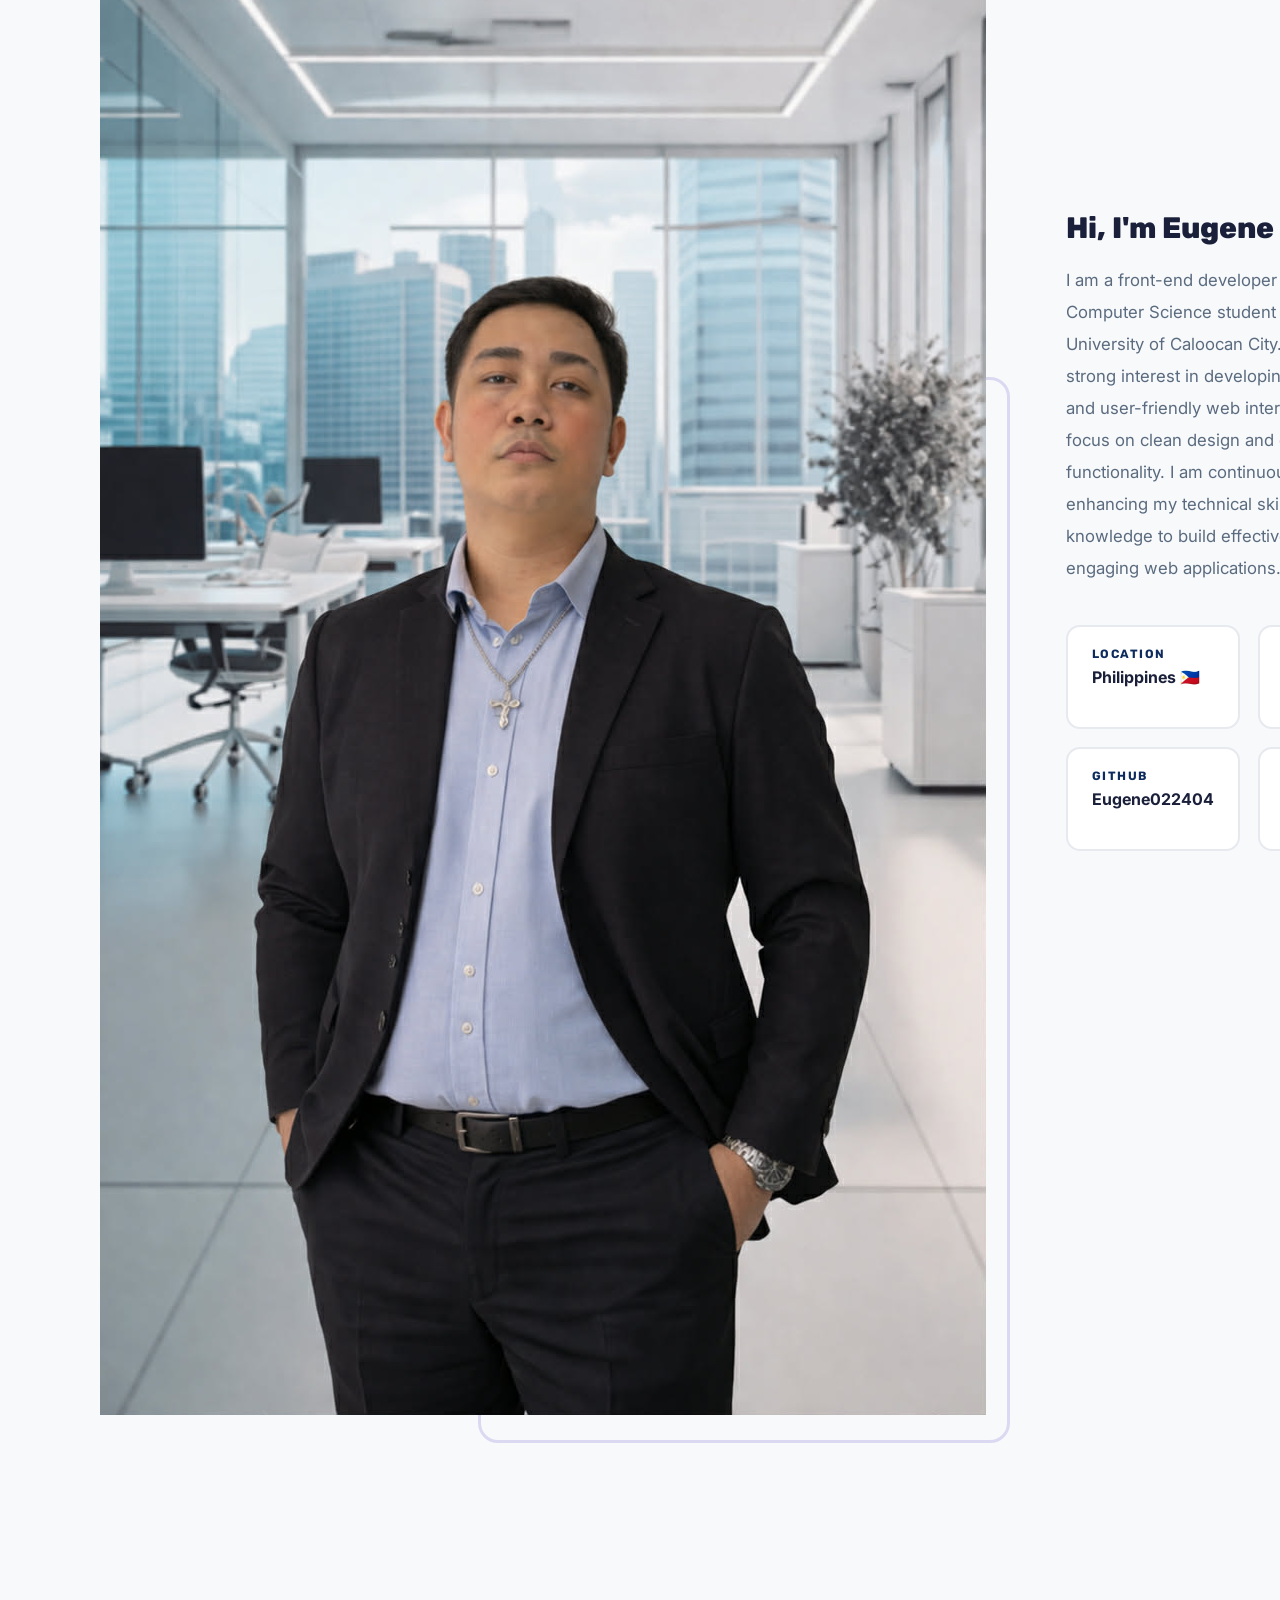
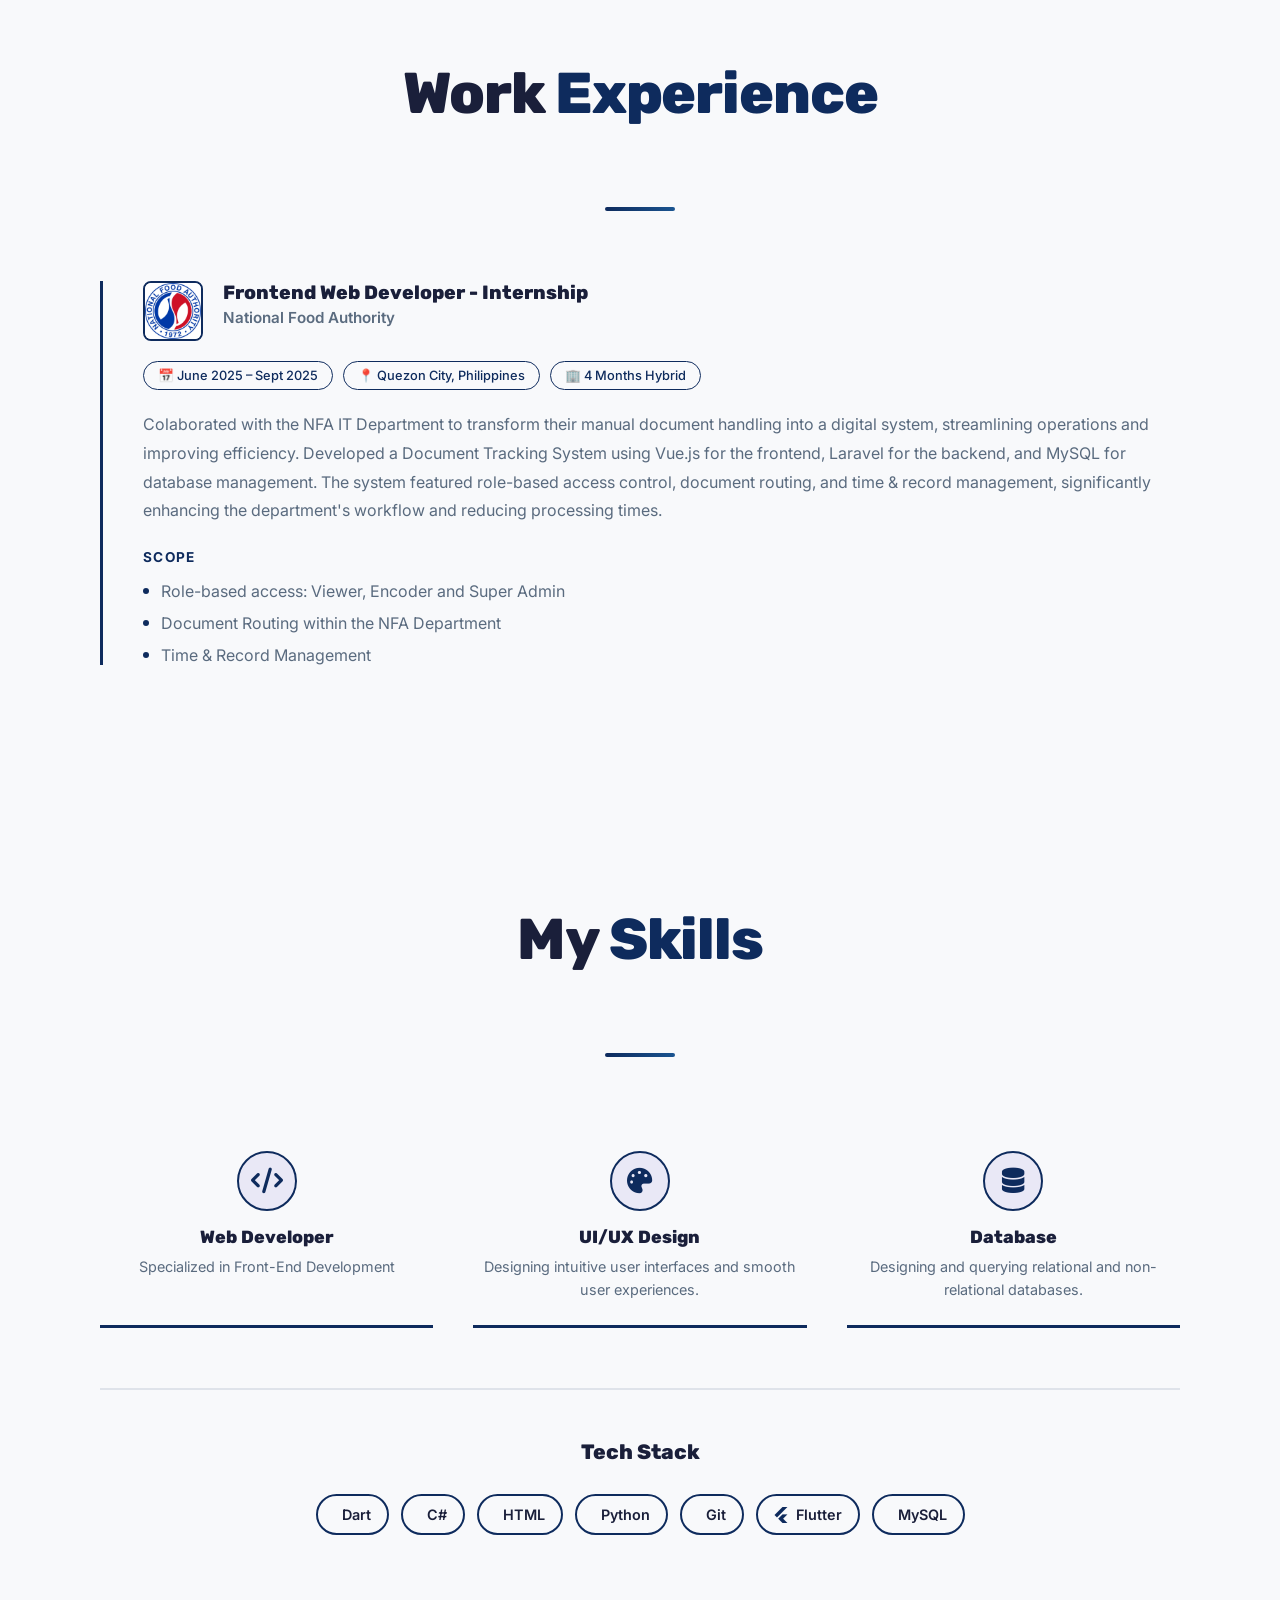
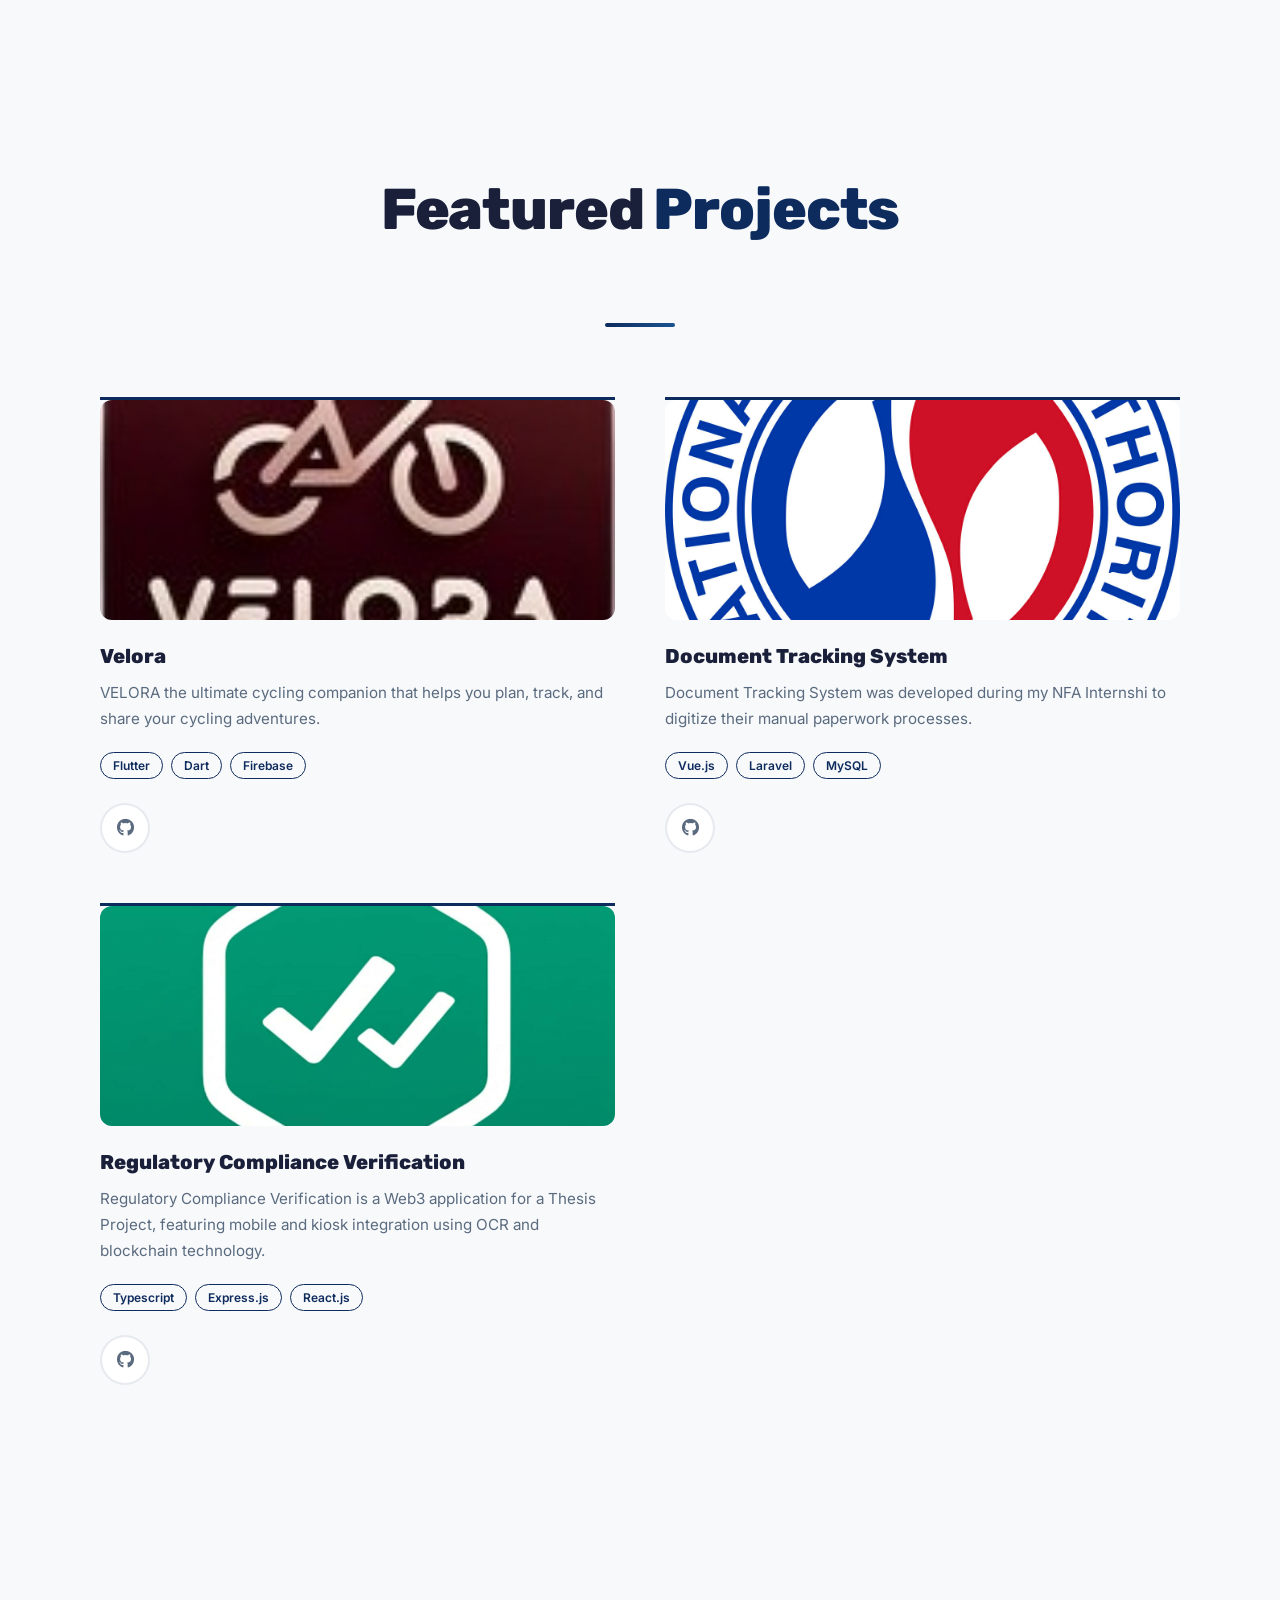
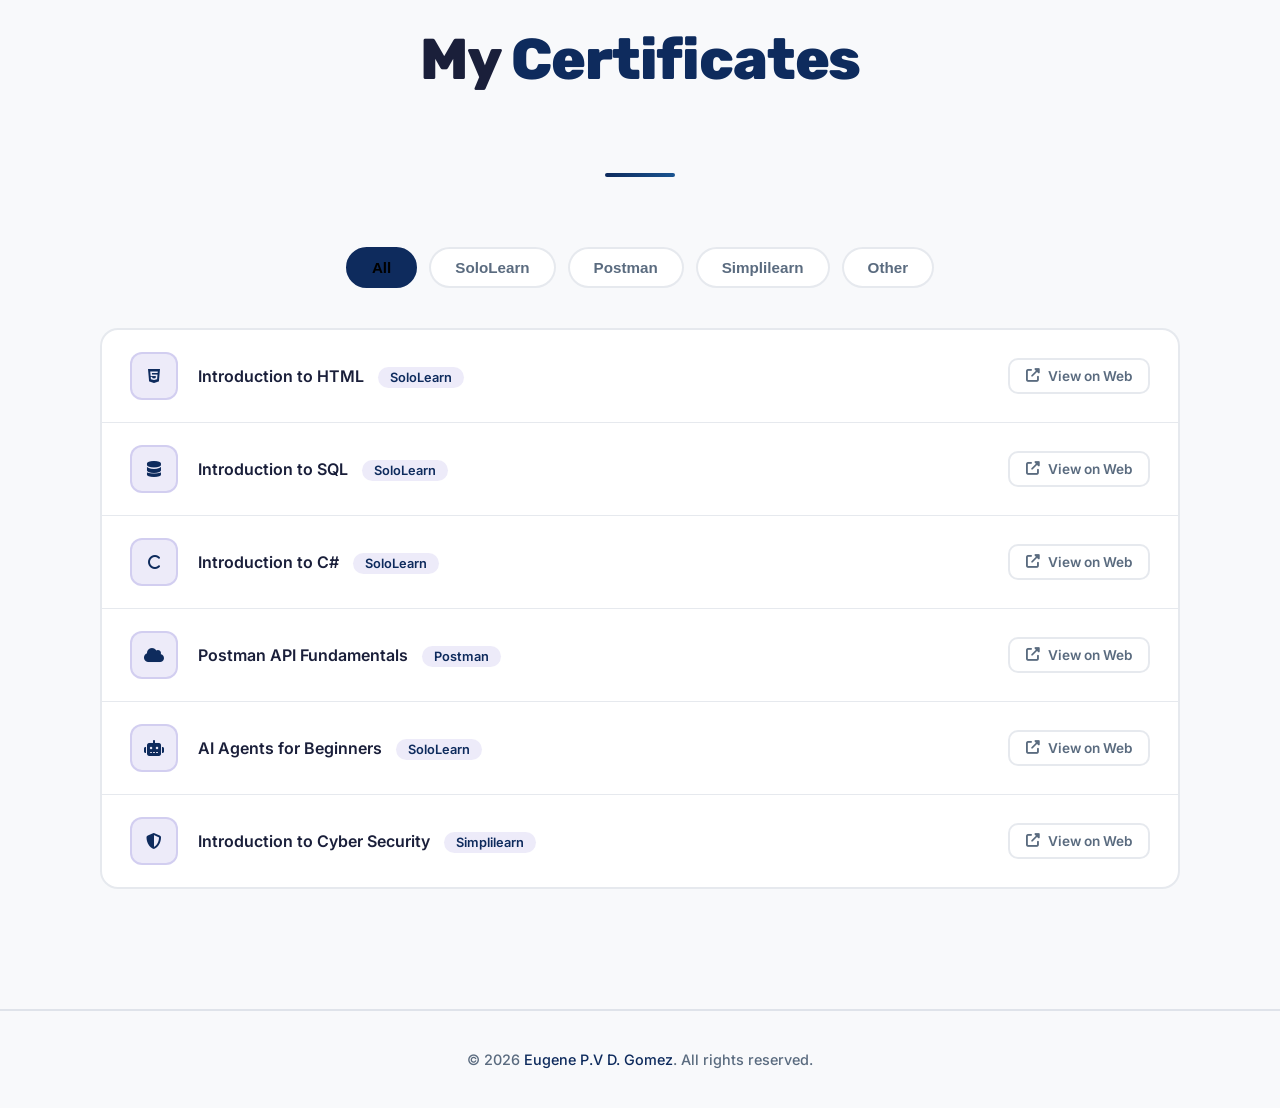
==== commit a08784ed: "new file:   images/eugenepv.jpg 	modified:   index.html" ====
--- a/index.html
+++ b/index.html
@@ -28,7 +28,7 @@
 
   <!-- HOME -->
   <section id="home">
-    <div class="hero-background" style="background-image: url('images/eugene.jpg');">
+    <div class="hero-background" style="background-image: url('images/eugenepv.jpg');">
       <div class="hero-overlay"></div>
     </div>
     <div class="hero-content fade-in visible">
@@ -58,7 +58,7 @@
     <div class="section-divider fade-in"></div>
     <div class="about-grid fade-in">
       <div class="about-img-wrap">
-        <img src="images/eugene.jpg" alt="Eugene">
+        <img src="images/eugenepv.jpg" alt="Eugene">
 
         <div class="about-deco"></div>
       </div>
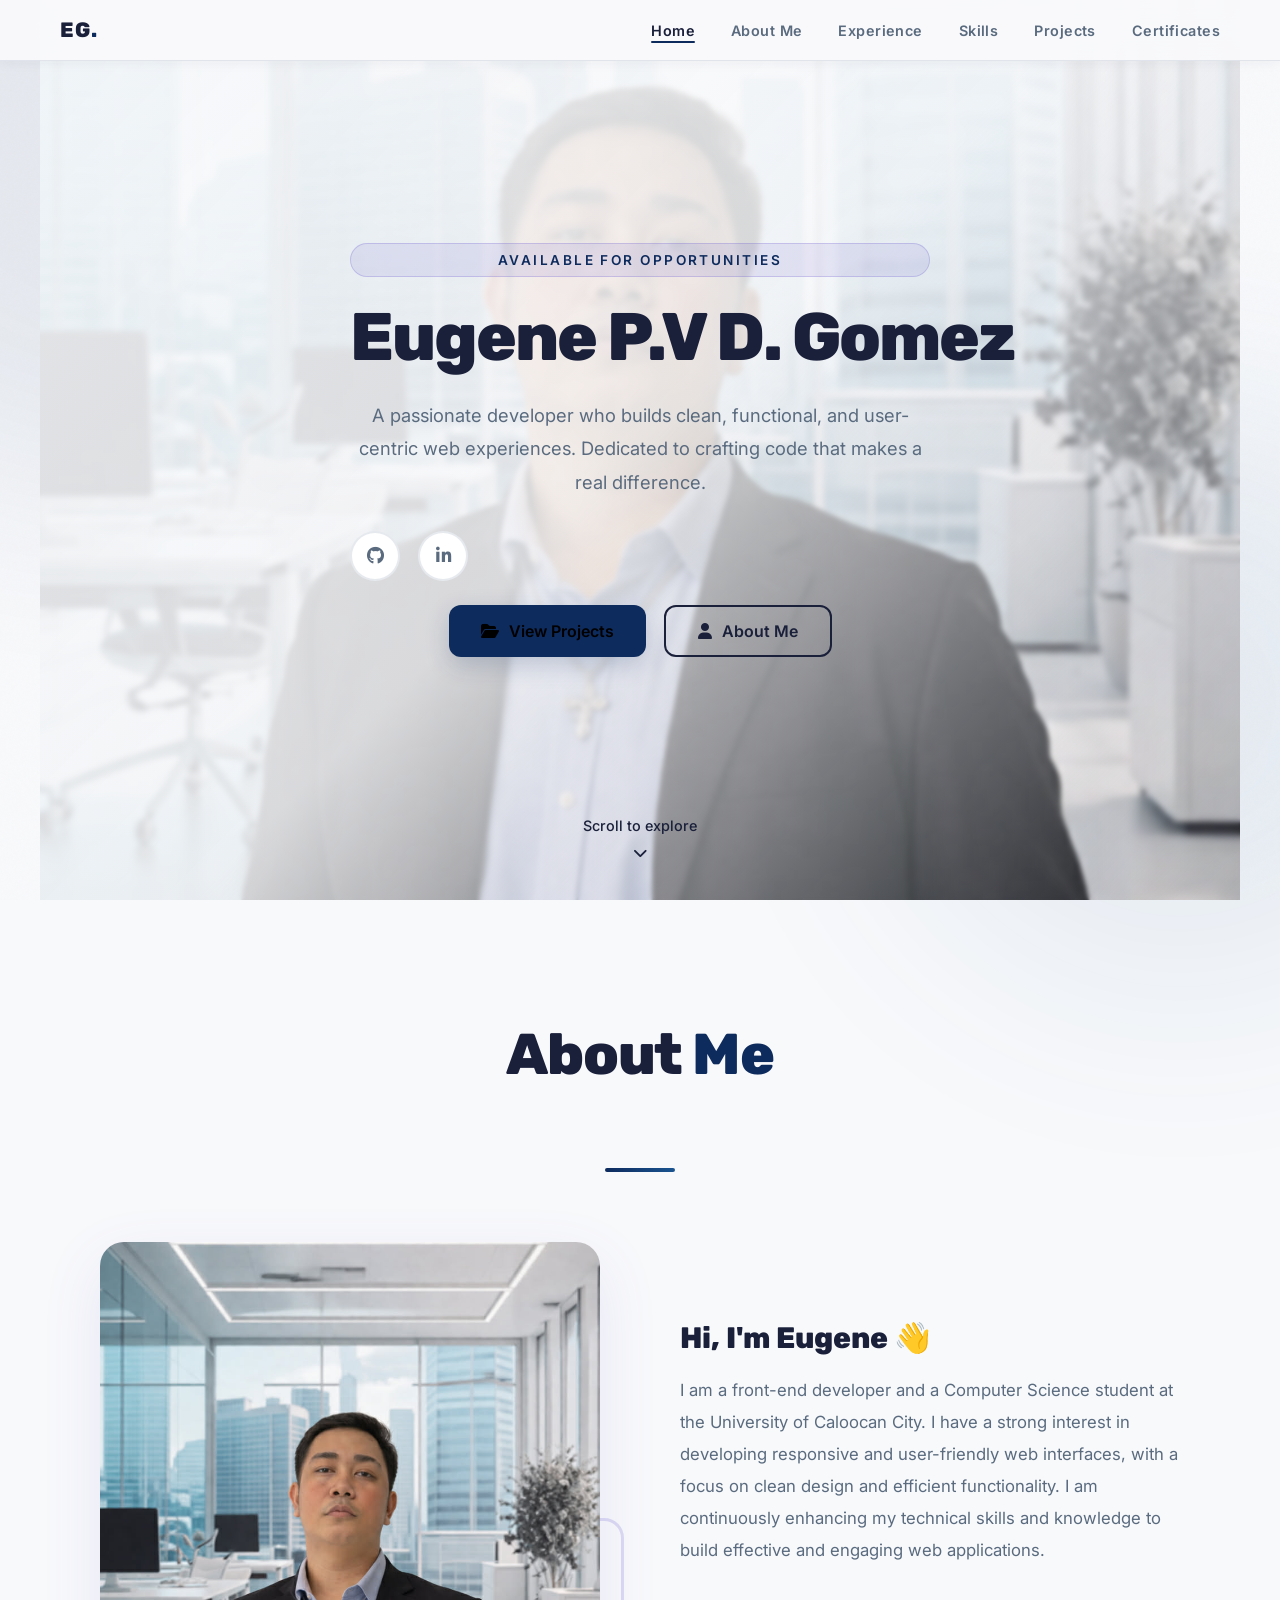
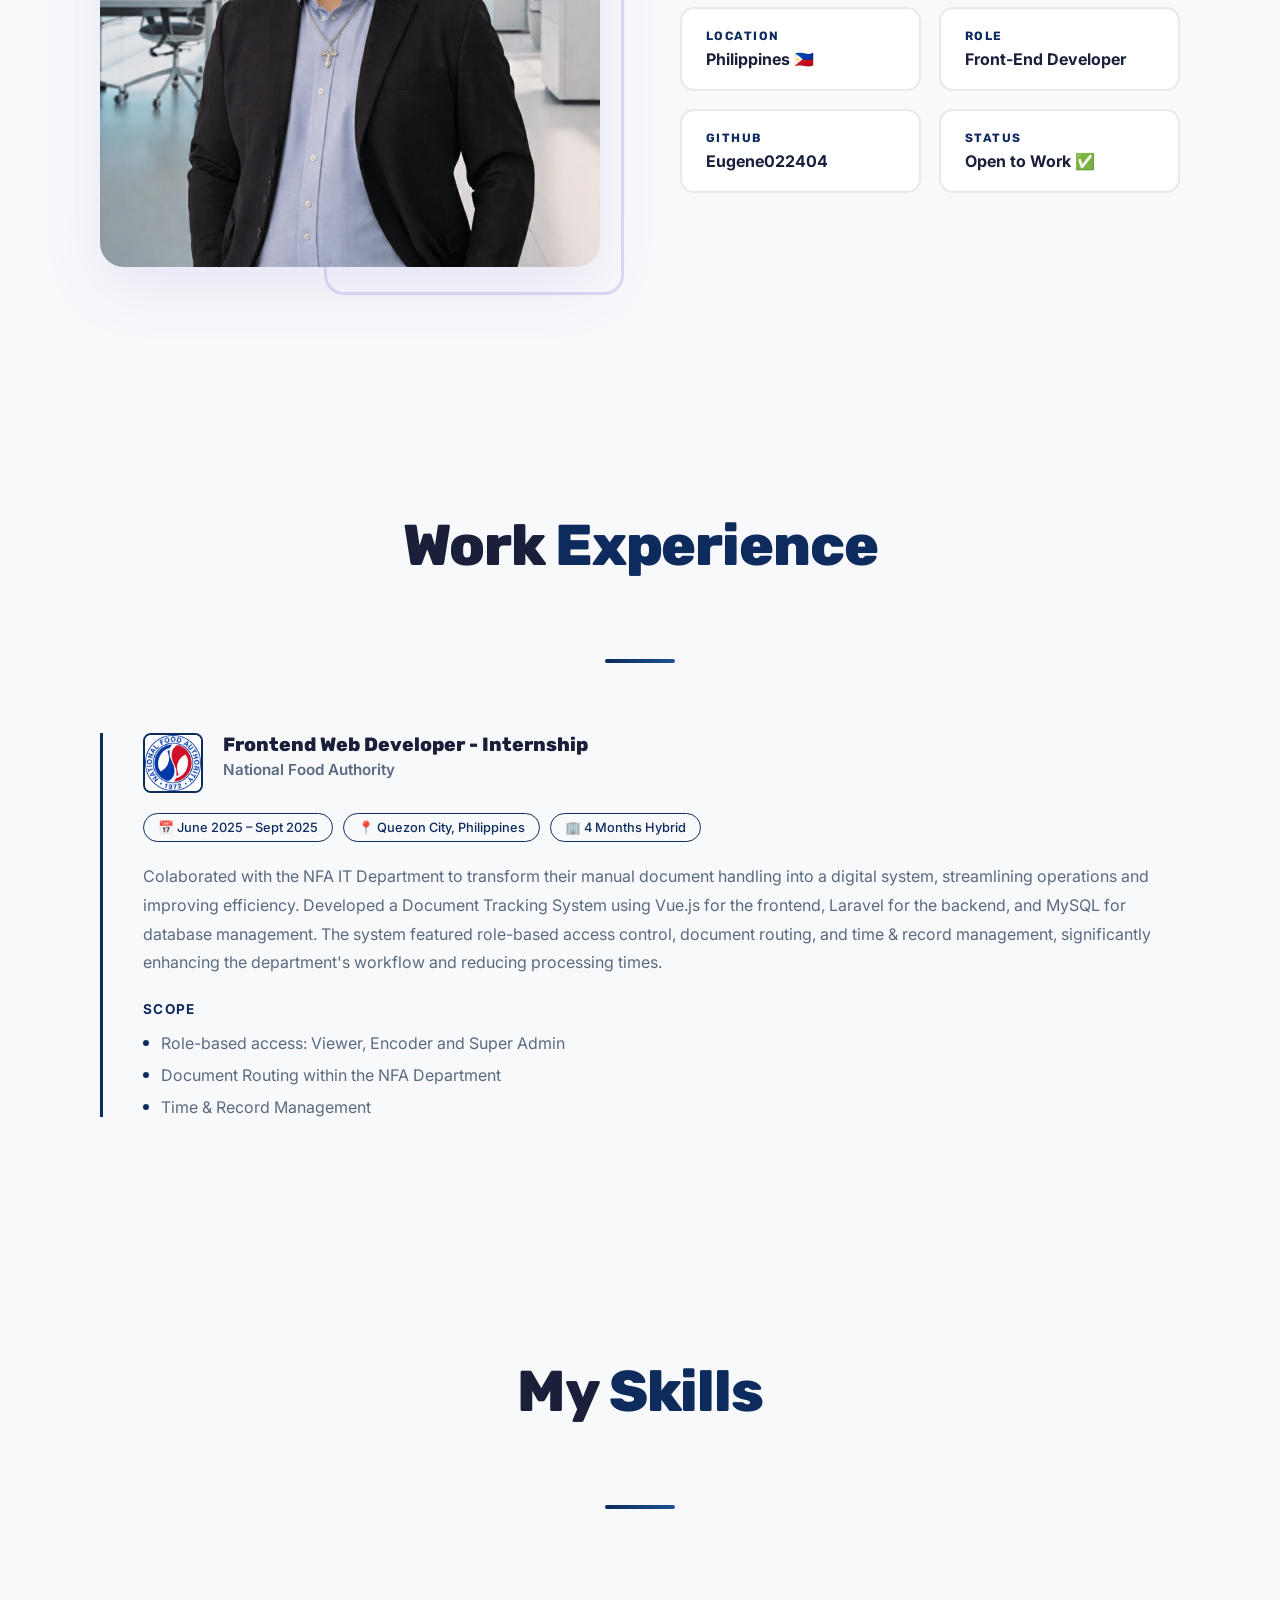
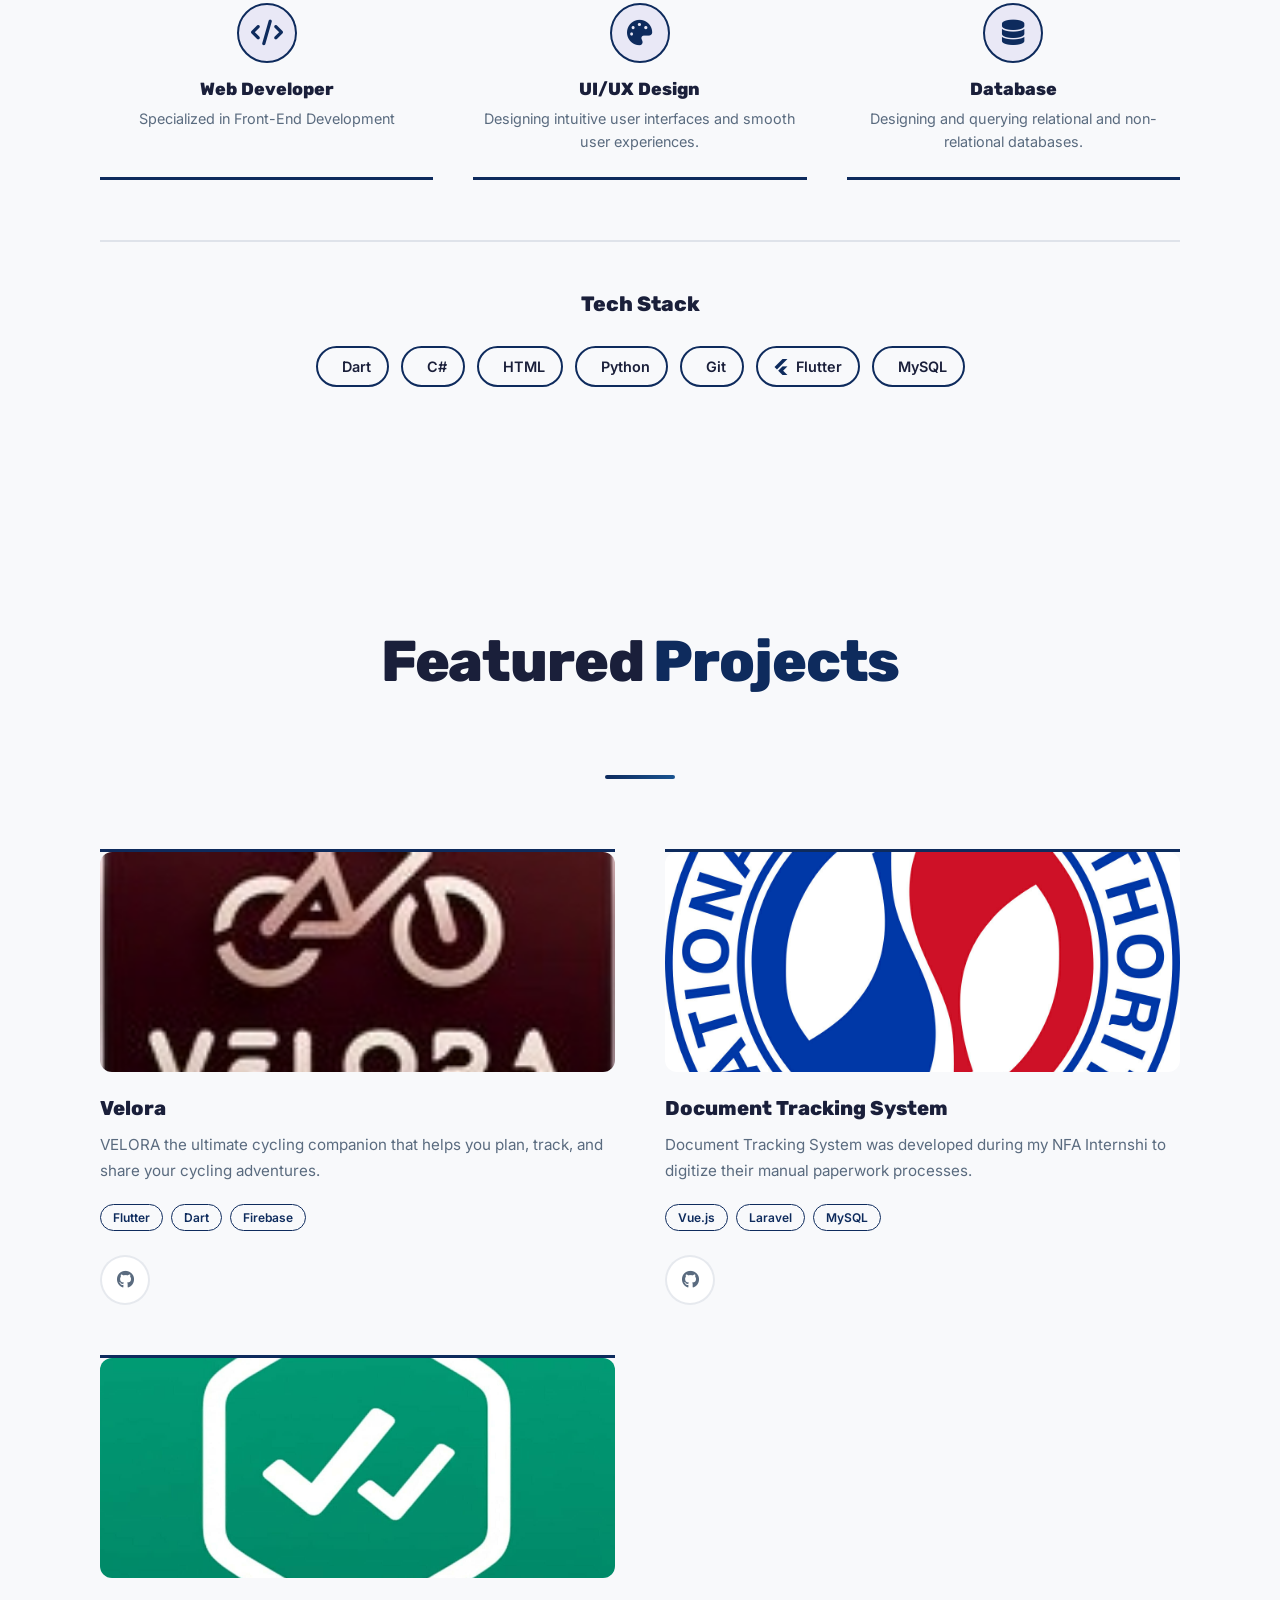
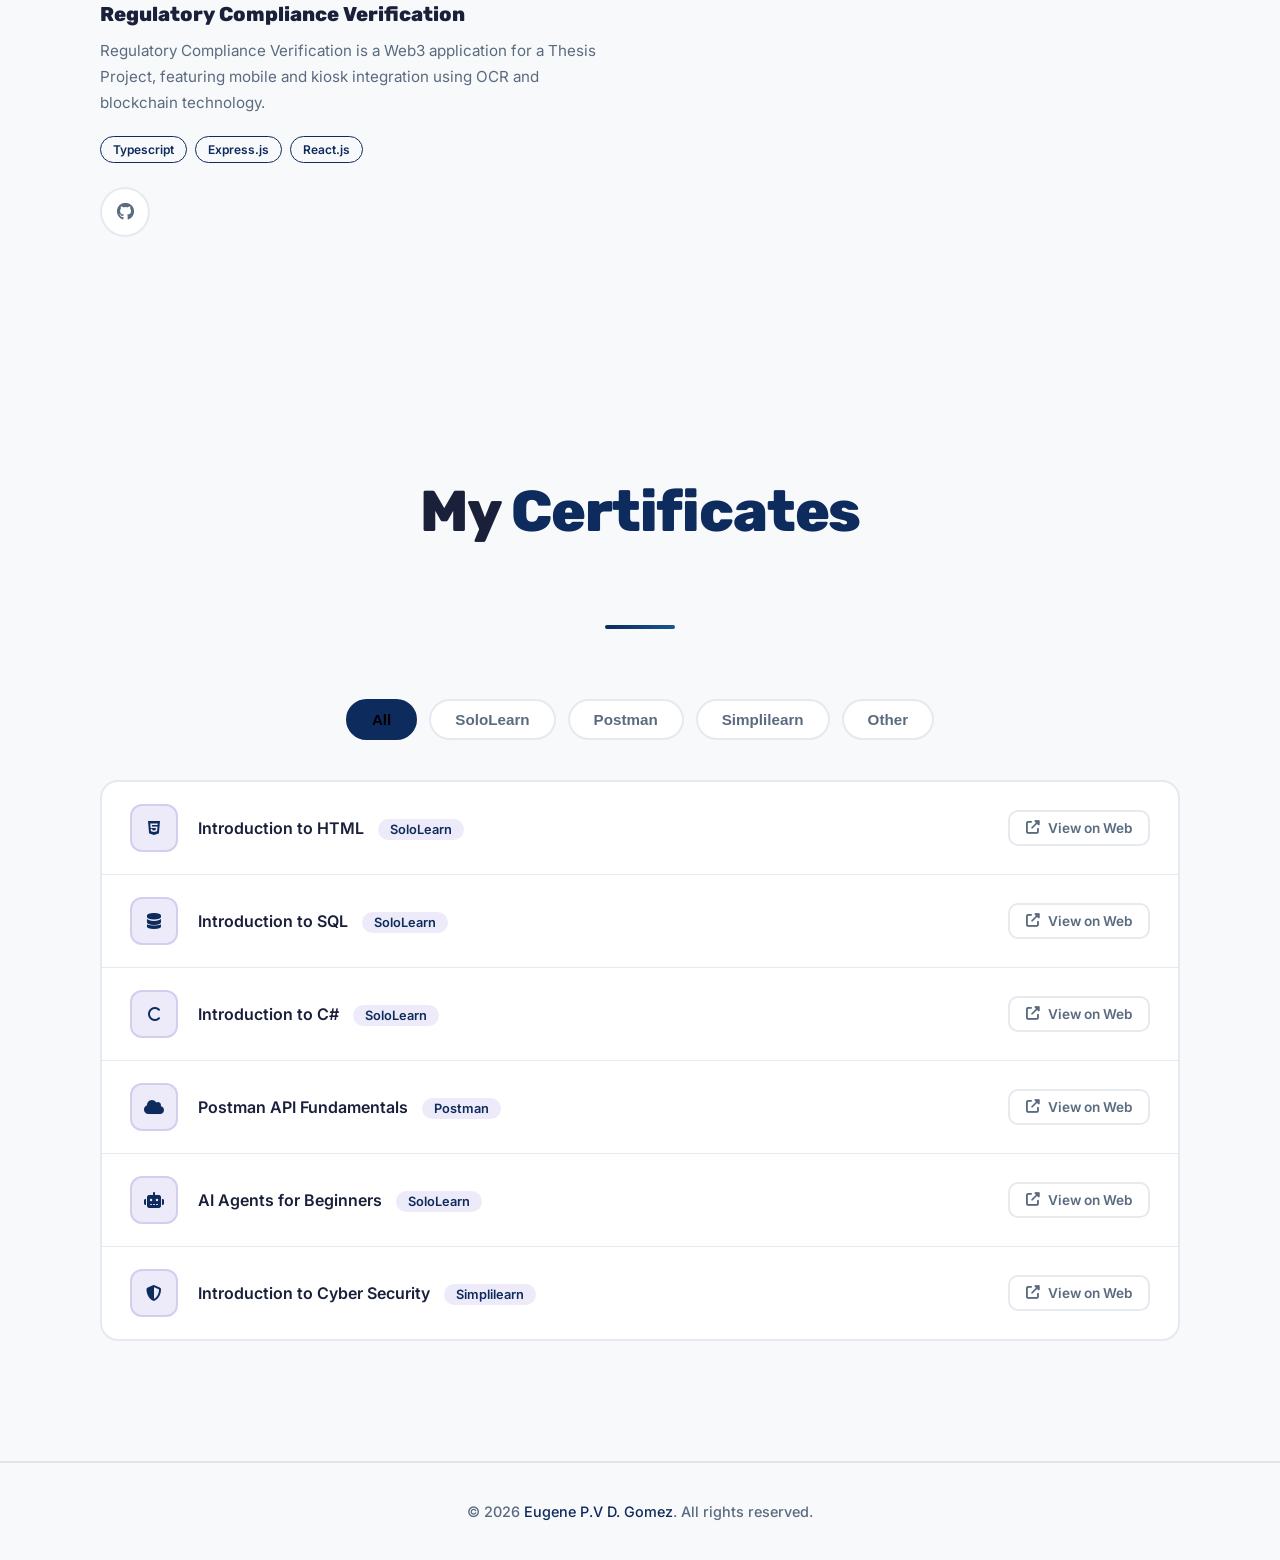
==== commit 93ab73e7: "Add proper styling class to about photo for alignment" ====
--- a/index.html
+++ b/index.html
@@ -58,7 +58,7 @@
     <div class="section-divider fade-in"></div>
     <div class="about-grid fade-in">
       <div class="about-img-wrap">
-        <img src="images/eugenepv.jpg" alt="Eugene">
+        <img src="images/eugenepv.jpg" alt="Eugene" class="about-photo">
 
         <div class="about-deco"></div>
       </div>
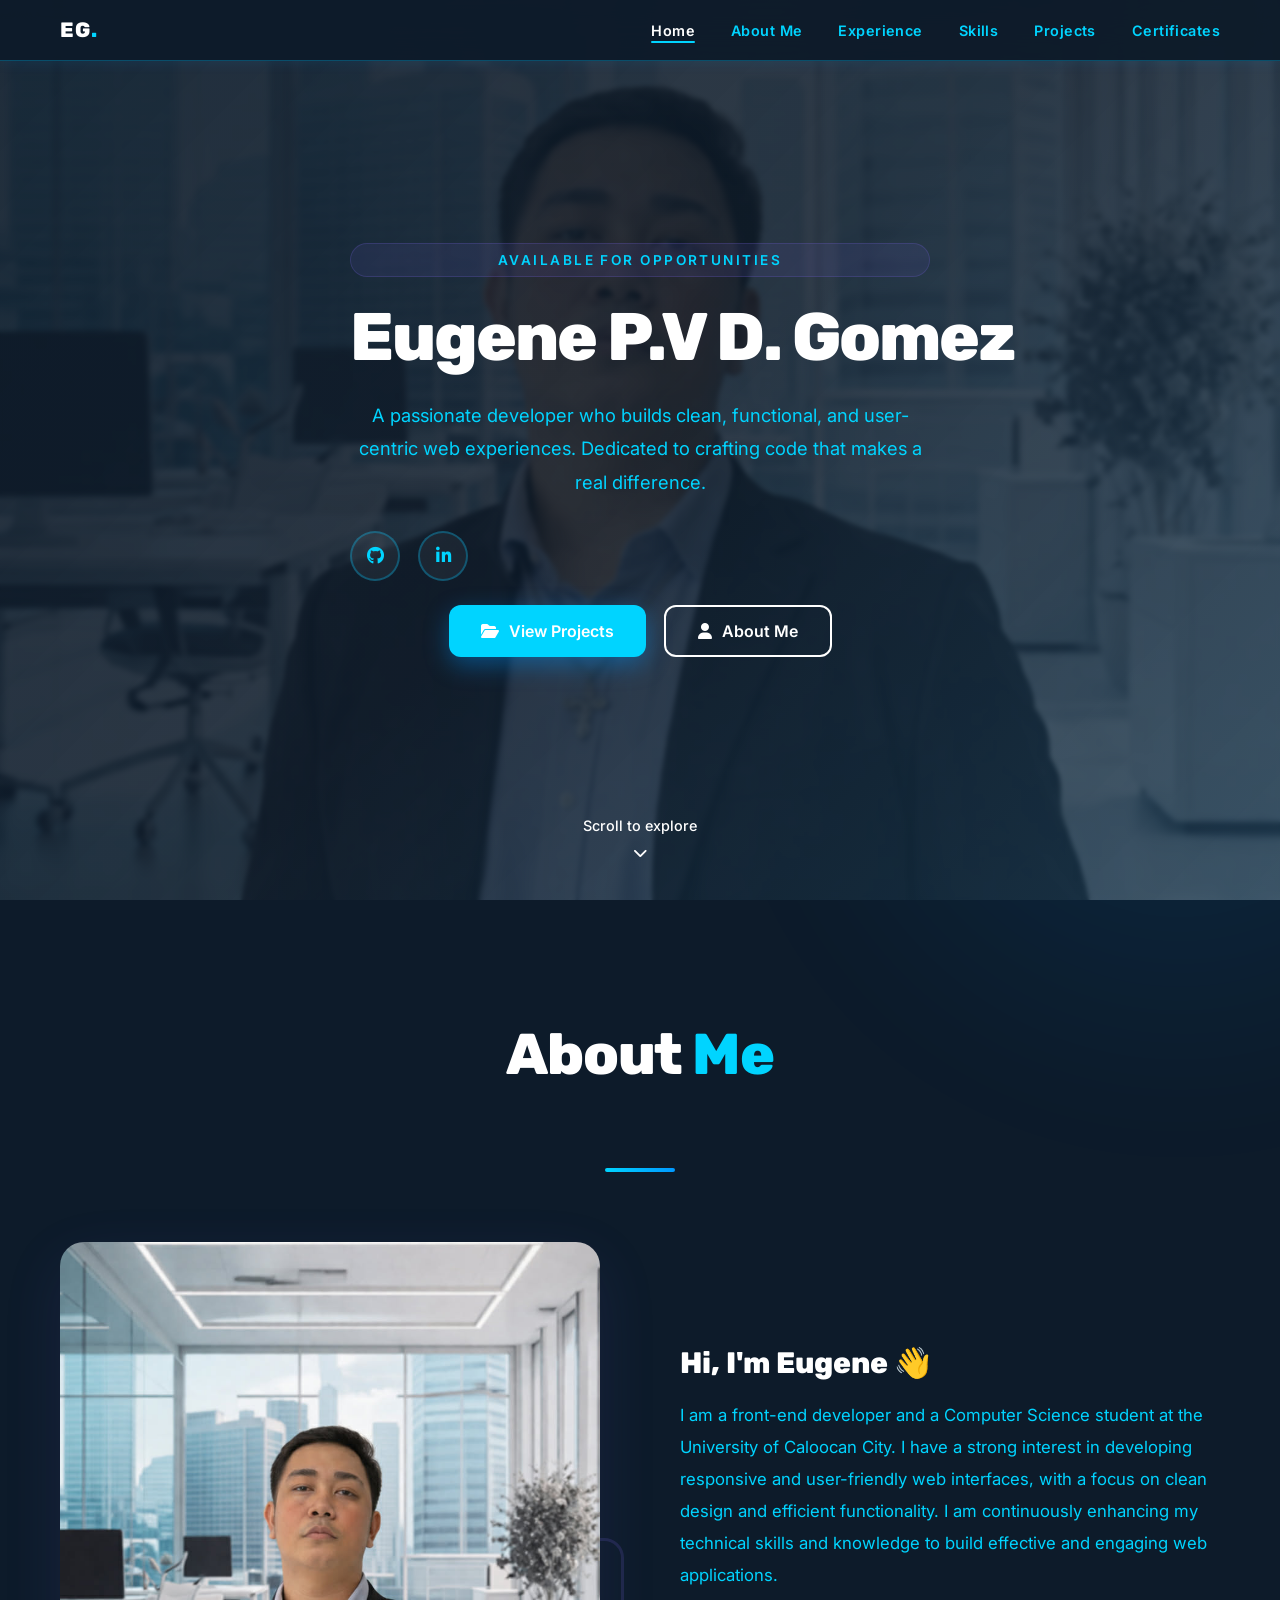
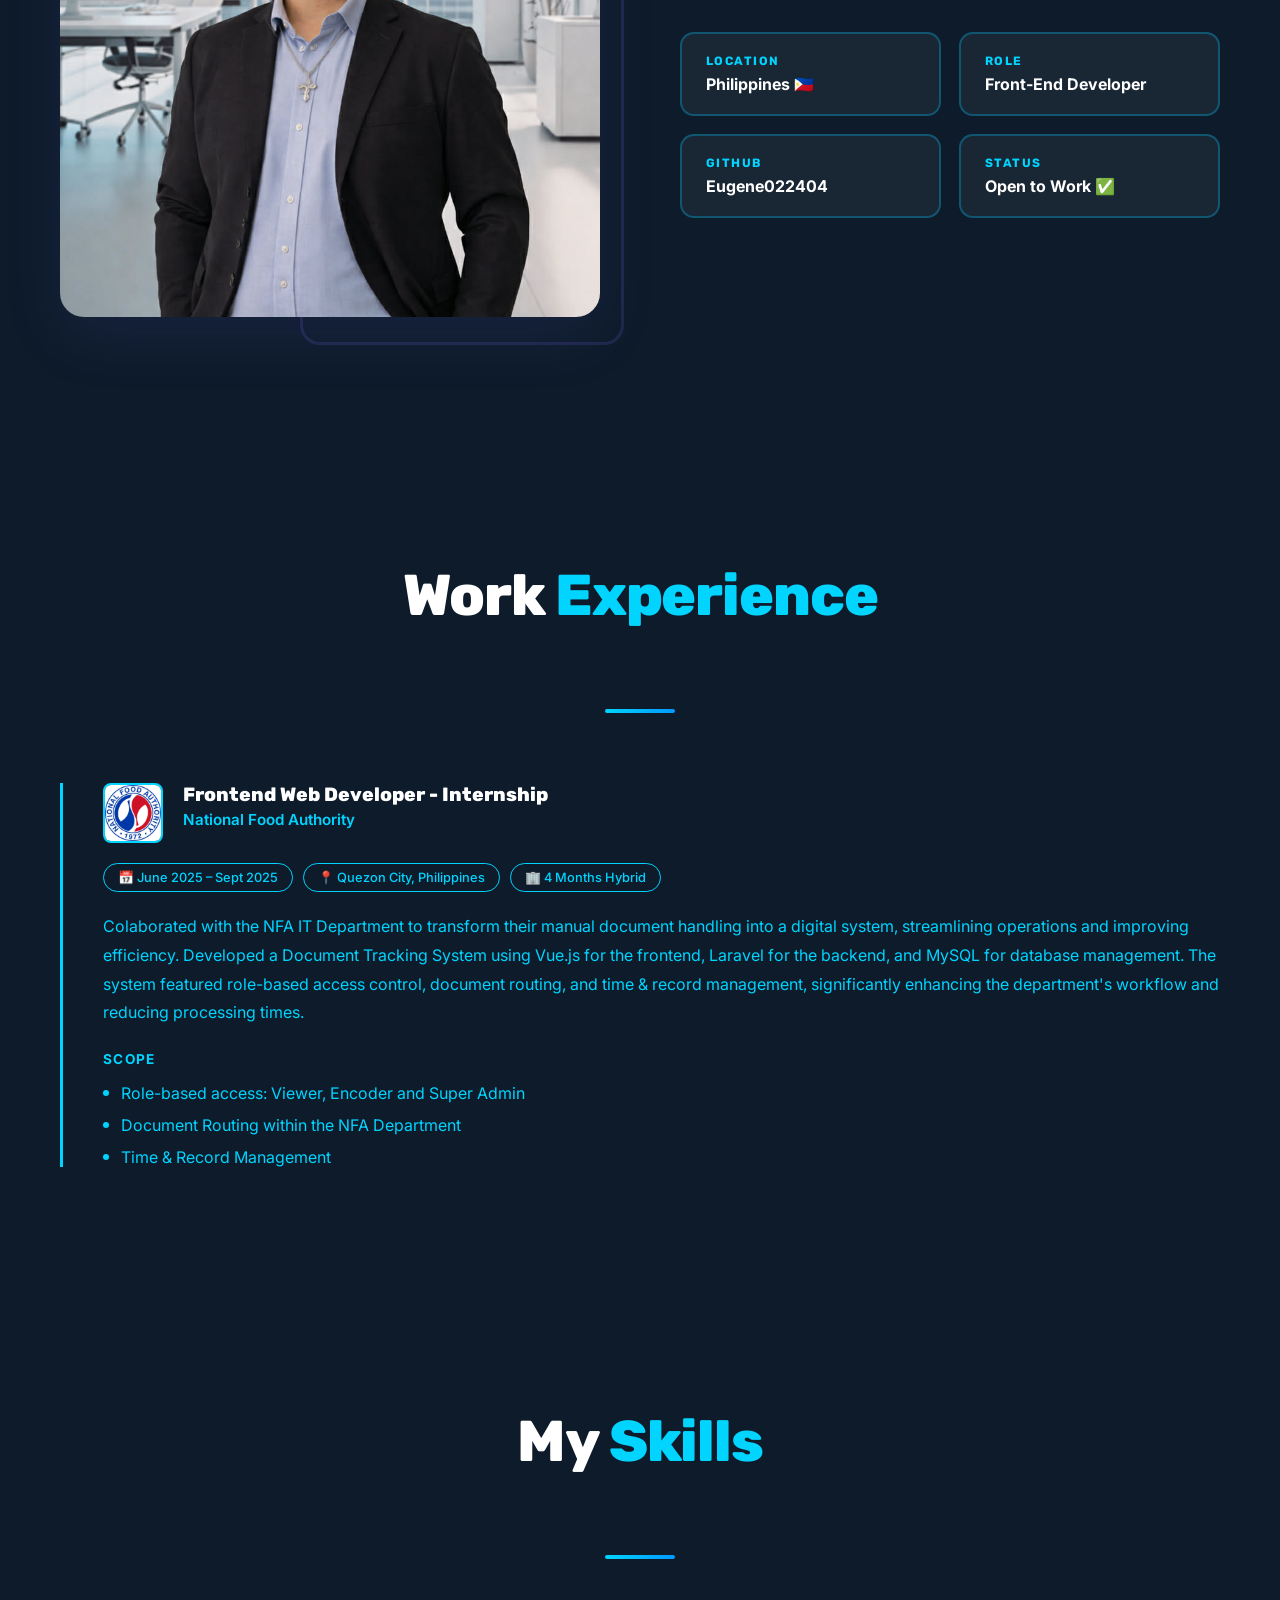
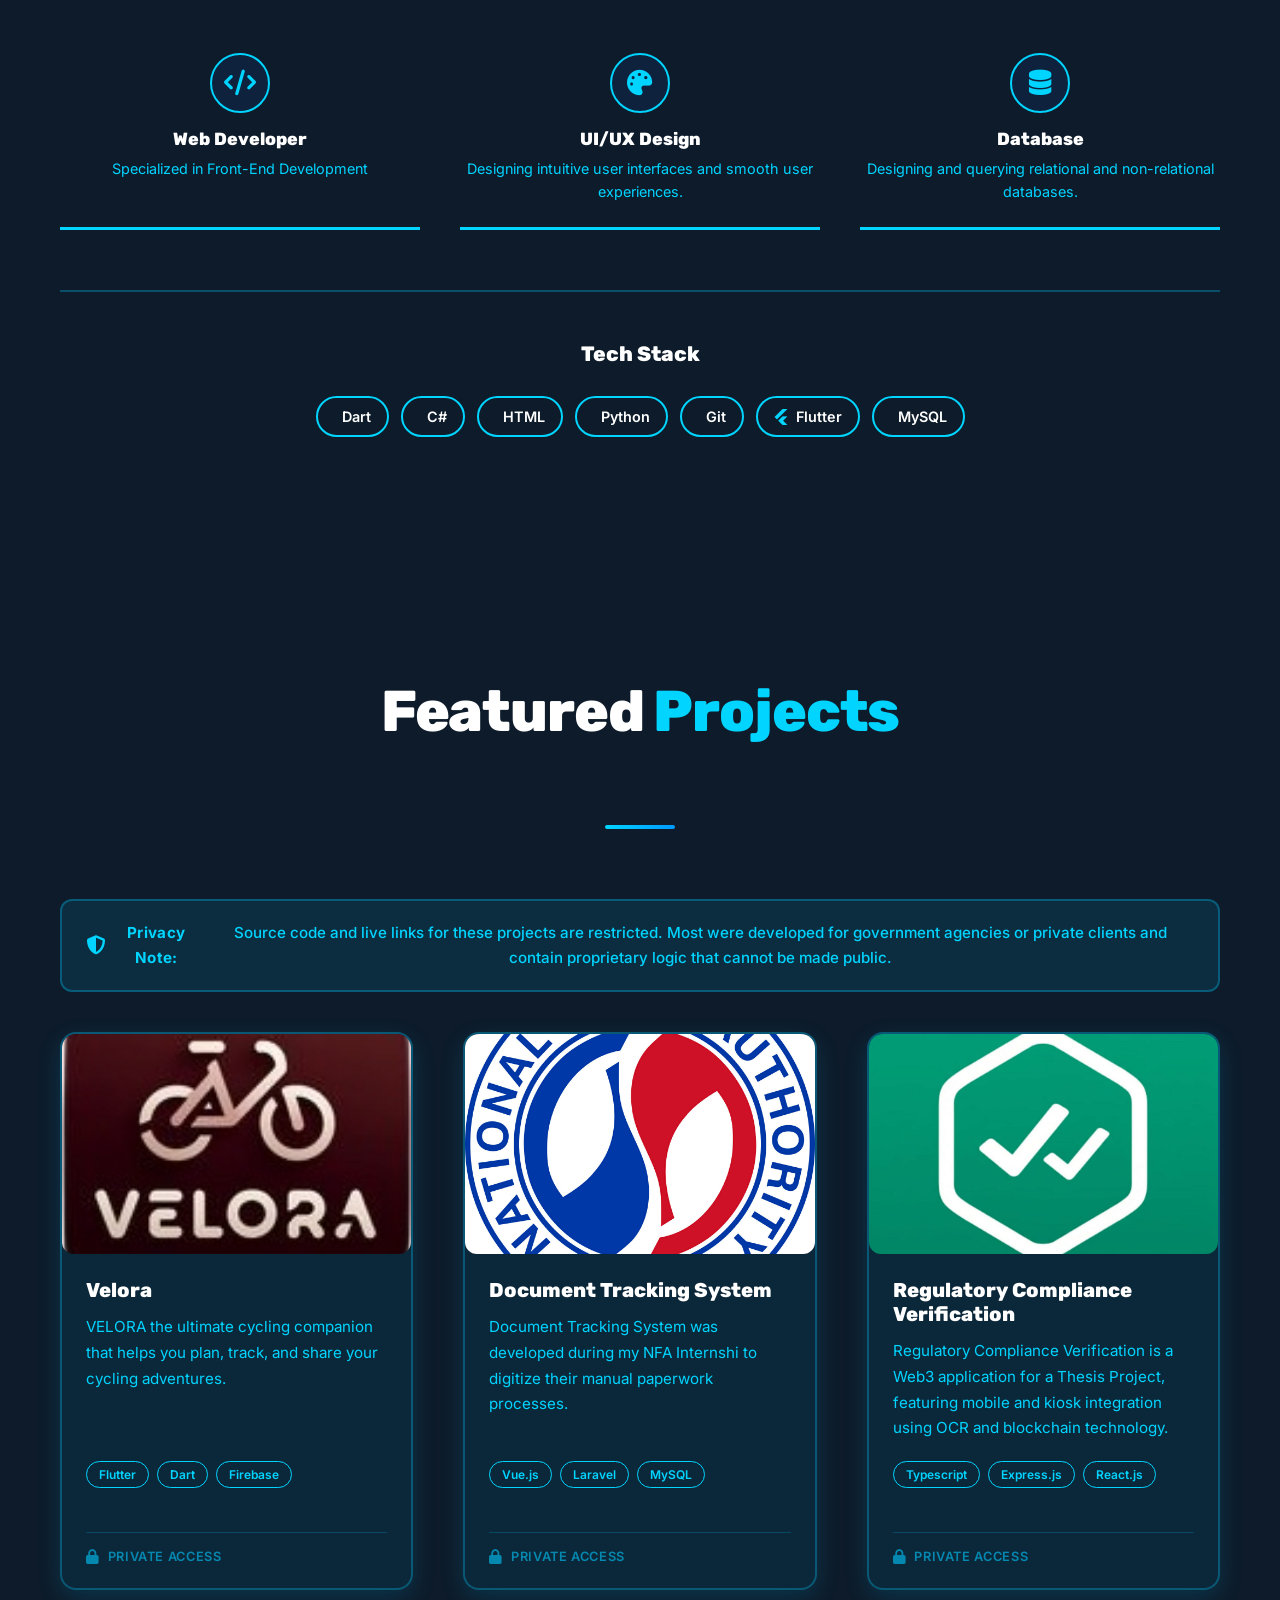
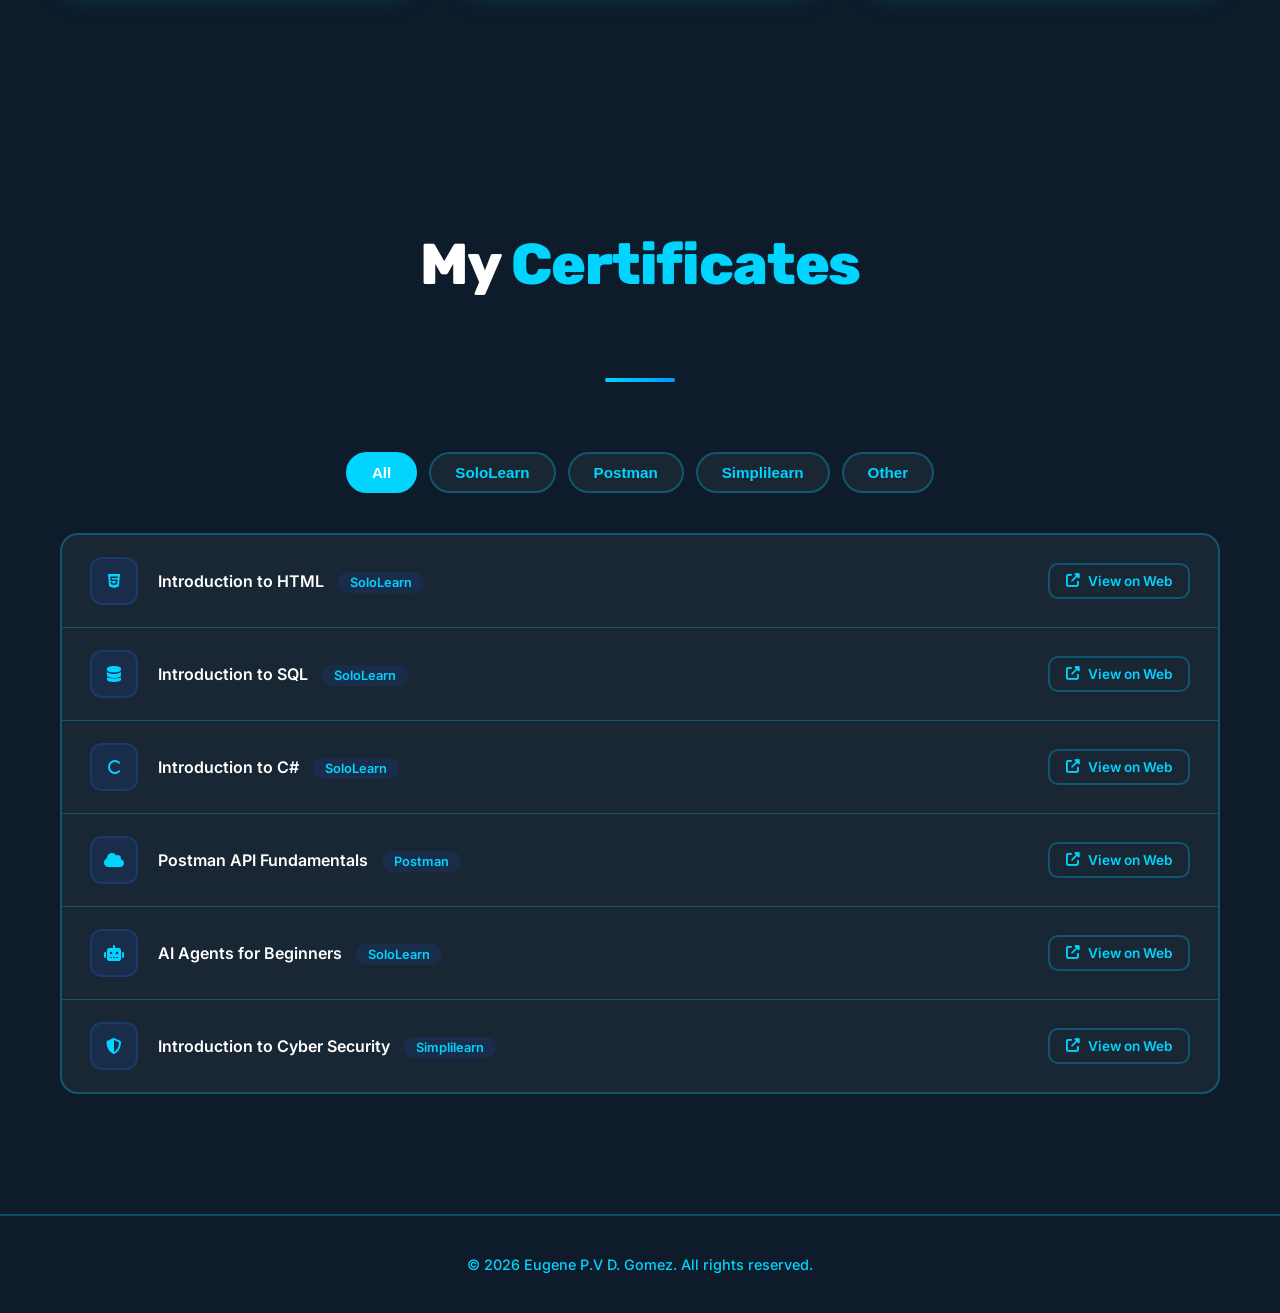
==== commit 1c8acef1: "Add PRIVATE ACCESS labels with lock icons to project cards" ====
--- a/index.html
+++ b/index.html
@@ -162,6 +162,7 @@
   <section id="projects">
     <h2 class="section-title fade-in">Featured <span>Projects</span></h2>
     <div class="section-divider fade-in"></div>
+    <div class="privacy-notice fade-in"><i class="fas fa-shield-alt"></i> <span class="privacy-label">Privacy Note:</span> Source code and live links for these projects are restricted. Most were developed for government agencies or private clients and contain proprietary logic that cannot be made public.</div>
     <div class="projects-grid fade-in">
 
       <div class="project-card">
@@ -175,9 +176,7 @@
             <span class="project-tag">Dart</span>
             <span class="project-tag">Firebase</span>
           </div>
-          <div class="project-links">
-            <a href="https://github.com/1Kuuu/velo" target="_blank" class="social-btn" title="GitHub"><i class="fab fa-github"></i></a>
-          </div>
+          <div class="project-access"><i class="fas fa-lock"></i> PRIVATE ACCESS</div>
         </div>
       </div>
 
@@ -191,9 +190,7 @@
             <span class="project-tag">Laravel</span>
             <span class="project-tag">MySQL</span>
           </div>
-          <div class="project-links">
-            <a href="https://github.com/andrei5713/DTS" target="_blank" class="social-btn" title="GitHub"><i class="fab fa-github"></i></a>
-          </div>
+          <div class="project-access"><i class="fas fa-lock"></i> PRIVATE ACCESS</div>
         </div>
       </div>
 
@@ -209,9 +206,7 @@
             <span class="project-tag">Express.js</span>
             <span class="project-tag">React.js</span>
           </div>
-          <div class="project-links">
-            <a href="https://github.com/Genrei123/RCV" target="_blank" class="social-btn" title="GitHub"><i class="fab fa-github"></i></a>
-          </div>
+          <div class="project-access"><i class="fas fa-lock"></i> PRIVATE ACCESS</div>
         </div>
       </div>
 
--- a/styles.css
+++ b/styles.css
@@ -1,15 +1,15 @@
 :root {
-  --bg: #f8f9fb;
-  --bg2: #f0f2f7;
-  --bg3: #e8ecf3;
-  --card: #ffffff;
-  --card-border: rgba(14, 43, 93, 0.1);
-  --accent: #0e2b5d;
-  --accent2: #1a5490;
-  --accent-glow: rgba(14, 43, 93, 0.2);
-  --text: #1a1f3a;
-  --muted: #5a6b7f;
-  --white: #000000;
+  --bg: #0d1b2a;
+  --bg2: #132f4c;
+  --bg3: #1a3a52;
+  --card: rgba(255, 255, 255, 0.05);
+  --card-border: rgba(0, 200, 255, 0.3);
+  --accent: #00d4ff;
+  --accent2: #0099ff;
+  --accent-glow: rgba(0, 150, 255, 0.4);
+  --text: #ffffff;
+  --muted: #00d4ff;
+  --white: #ffffff;
 }
 
 *, *::before, *::after { box-sizing: border-box; margin: 0; padding: 0; }
@@ -42,10 +42,10 @@
   align-items: center;
   justify-content: space-between;
   padding: 18px 60px;
-  background: rgba(249, 249, 251, 0.95);
+  background: rgba(13, 27, 42, 0.95);
   backdrop-filter: blur(18px);
   border-bottom: 1px solid var(--card-border);
-  box-shadow: 0 2px 12px rgba(45, 45, 61, 0.05);
+  box-shadow: 0 2px 12px rgba(0, 150, 255, 0.1);
 }
 
 .nav-logo {
@@ -93,7 +93,7 @@
   position: relative;
   z-index: 1;
   padding: 120px 60px;
-  max-width: 1200px;
+  max-width: 100%;
   margin: 0 auto;
 }
 
@@ -119,7 +119,7 @@
 .hero-overlay {
   position: absolute;
   inset: 0;
-  background: linear-gradient(135deg, rgba(248, 249, 251, 0.92) 0%, rgba(248, 249, 251, 0.85) 50%, rgba(14, 43, 93, 0.08) 100%);
+  background: linear-gradient(135deg, rgba(13, 27, 42, 0.92) 0%, rgba(13, 27, 42, 0.85) 50%, rgba(26, 58, 82, 0.8) 100%);
   backdrop-filter: blur(2px);
 }
 
@@ -286,7 +286,7 @@
 .btn-primary:hover {
   background: var(--accent2);
   transform: translateY(-3px);
-  box-shadow: 0 12px 32px rgba(139, 127, 217, 0.35);
+  box-shadow: 0 12px 32px rgba(37, 99, 235, 0.3);
 }
 
 .btn-outline {
@@ -537,7 +537,7 @@
   width: 60px;
   height: 60px;
   border-radius: 50%;
-  background: rgba(107, 92, 206, 0.1);
+  background: rgba(37, 99, 235, 0.1);
   border: 2px solid var(--accent);
   display: flex;
   align-items: center;
@@ -608,6 +608,34 @@
 }
 
 /* ─── PROJECTS ─── */
+.privacy-notice {
+  background: rgba(0, 200, 255, 0.1);
+  border: 2px solid rgba(0, 200, 255, 0.3);
+  border-radius: 12px;
+  padding: 20px 24px;
+  margin-bottom: 40px;
+  color: var(--muted);
+  font-size: 0.95rem;
+  line-height: 1.6;
+  font-weight: 500;
+  text-align: center;
+  display: flex;
+  align-items: center;
+  justify-content: center;
+  gap: 12px;
+}
+
+.privacy-notice i {
+  color: var(--accent);
+  font-size: 1.2rem;
+}
+
+.privacy-label {
+  color: var(--accent);
+  font-weight: 700;
+  letter-spacing: 0.02em;
+}
+
 .projects-grid {
   display: grid;
   grid-template-columns: repeat(auto-fit, minmax(340px, 1fr));
@@ -615,19 +643,22 @@
 }
 
 .project-card {
-  background: transparent;
-  border: none;
-  border-top: 3px solid var(--accent);
-  border-radius: 0;
-  overflow: visible;
+  background: rgba(0, 200, 255, 0.08);
+  border: 2px solid rgba(0, 200, 255, 0.3);
+  border-radius: 16px;
+  overflow: hidden;
   transition: all 0.25s;
   display: flex;
   flex-direction: column;
   height: 100%;
+  padding: 24px;
+  box-shadow: 0 8px 24px rgba(0, 200, 255, 0.15);
 }
 
 .project-card:hover {
-  border-top-color: var(--accent2);
+  background: rgba(0, 200, 255, 0.12);
+  border-color: rgba(0, 200, 255, 0.5);
+  box-shadow: 0 12px 32px rgba(0, 200, 255, 0.25);
 }
 
 .project-card:hover .project-title {
@@ -641,12 +672,16 @@
   display: block;
   border-radius: 12px;
   margin-bottom: 24px;
+  margin-left: -24px;
+  margin-right: -24px;
+  margin-top: -24px;
+  width: calc(100% + 48px);
   transition: all 0.25s;
 }
 
 .project-card:hover img {
   transform: scale(1.02);
-  box-shadow: 0 12px 32px rgba(107, 92, 206, 0.2);
+  box-shadow: 0 12px 32px var(--accent-glow);
 }
 
 .project-thumb {
@@ -671,6 +706,24 @@
 
 .project-body { padding: 0; flex-grow: 1; display: flex; flex-direction: column; }
 
+.project-access {
+  display: flex;
+  align-items: center;
+  gap: 8px;
+  margin-top: 20px;
+  padding-top: 16px;
+  border-top: 1px solid rgba(0, 200, 255, 0.2);
+  font-size: 0.8rem;
+  color: rgba(0, 200, 255, 0.6);
+  font-weight: 600;
+  letter-spacing: 0.05em;
+  text-transform: uppercase;
+}
+
+.project-access i {
+  font-size: 0.9rem;
+}
+
 .project-title {
   font-family: 'Rubik', sans-serif;
   font-size: 1.25rem;
@@ -768,13 +821,13 @@
 }
 
 .cert-item:last-child { border-bottom: none; }
-.cert-item:hover { background: rgba(107, 92, 206, 0.04); }
+.cert-item:hover { background: rgba(37, 99, 235, 0.04); }
 
 .cert-icon {
   width: 48px; height: 48px;
   border-radius: 12px;
-  background: rgba(107, 92, 206, 0.12);
-  border: 2px solid rgba(107, 92, 206, 0.2);
+  background: rgba(37, 99, 235, 0.12);
+  border: 2px solid rgba(37, 99, 235, 0.2);
   display: flex; align-items: center; justify-content: center;
   font-size: 1rem;
   color: var(--accent);
@@ -791,7 +844,7 @@
 .cert-source {
   font-size: 0.8rem;
   color: var(--accent);
-  background: rgba(107, 92, 206, 0.12);
+  background: rgba(37, 99, 235, 0.12);
   padding: 3px 12px;
   border-radius: 999px;
   margin-left: 10px;
@@ -881,13 +934,13 @@
 /* ─── RESPONSIVE ─── */
 @media (max-width: 768px) {
   nav { padding: 16px 24px; }
-  .nav-links { display: none; }
+  .nav-links { display: flex; gap: 16px; flex-wrap: wrap; justify-content: center; }
   section { padding: 80px 24px; max-width: 100%; }
   section#home { min-height: 80vh; padding: 60px 24px; }
   .hero-background { display: none; }
-  .hero-overlay { background: linear-gradient(135deg, rgba(249, 249, 251, 0.98) 0%, rgba(249, 249, 251, 0.95) 100%); }
+  .hero-overlay { background: linear-gradient(135deg, rgba(13, 27, 42, 0.98) 0%, rgba(13, 27, 42, 0.95) 100%); }
   .hero-content { padding: 40px 0; }
-  .scroll-indicator { display: none; }
+  .scroll-indicator { display: flex; }
   .home-name { font-size: clamp(2.2rem, 5vw, 3rem); }
   .about-grid { grid-template-columns: 1fr; }
   .about-img-wrap { max-width: 280px; margin: 0 auto; }
